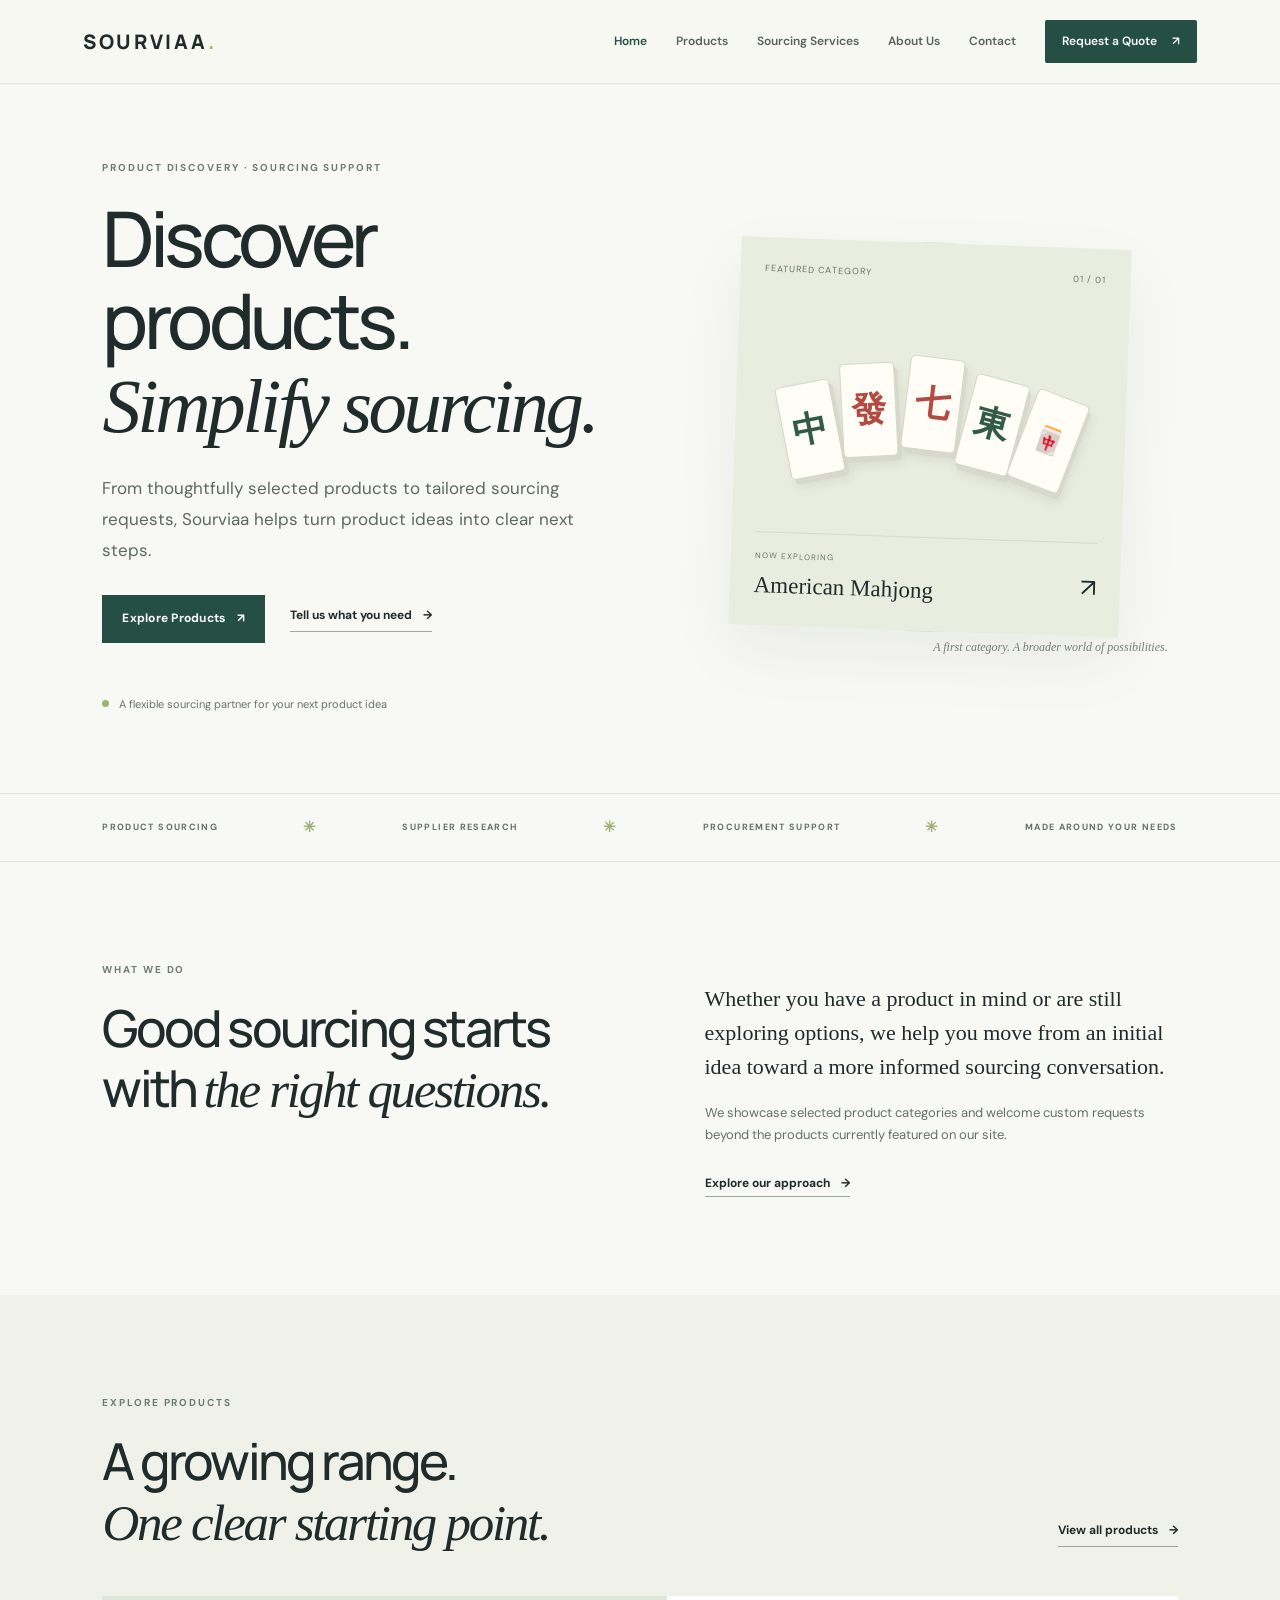
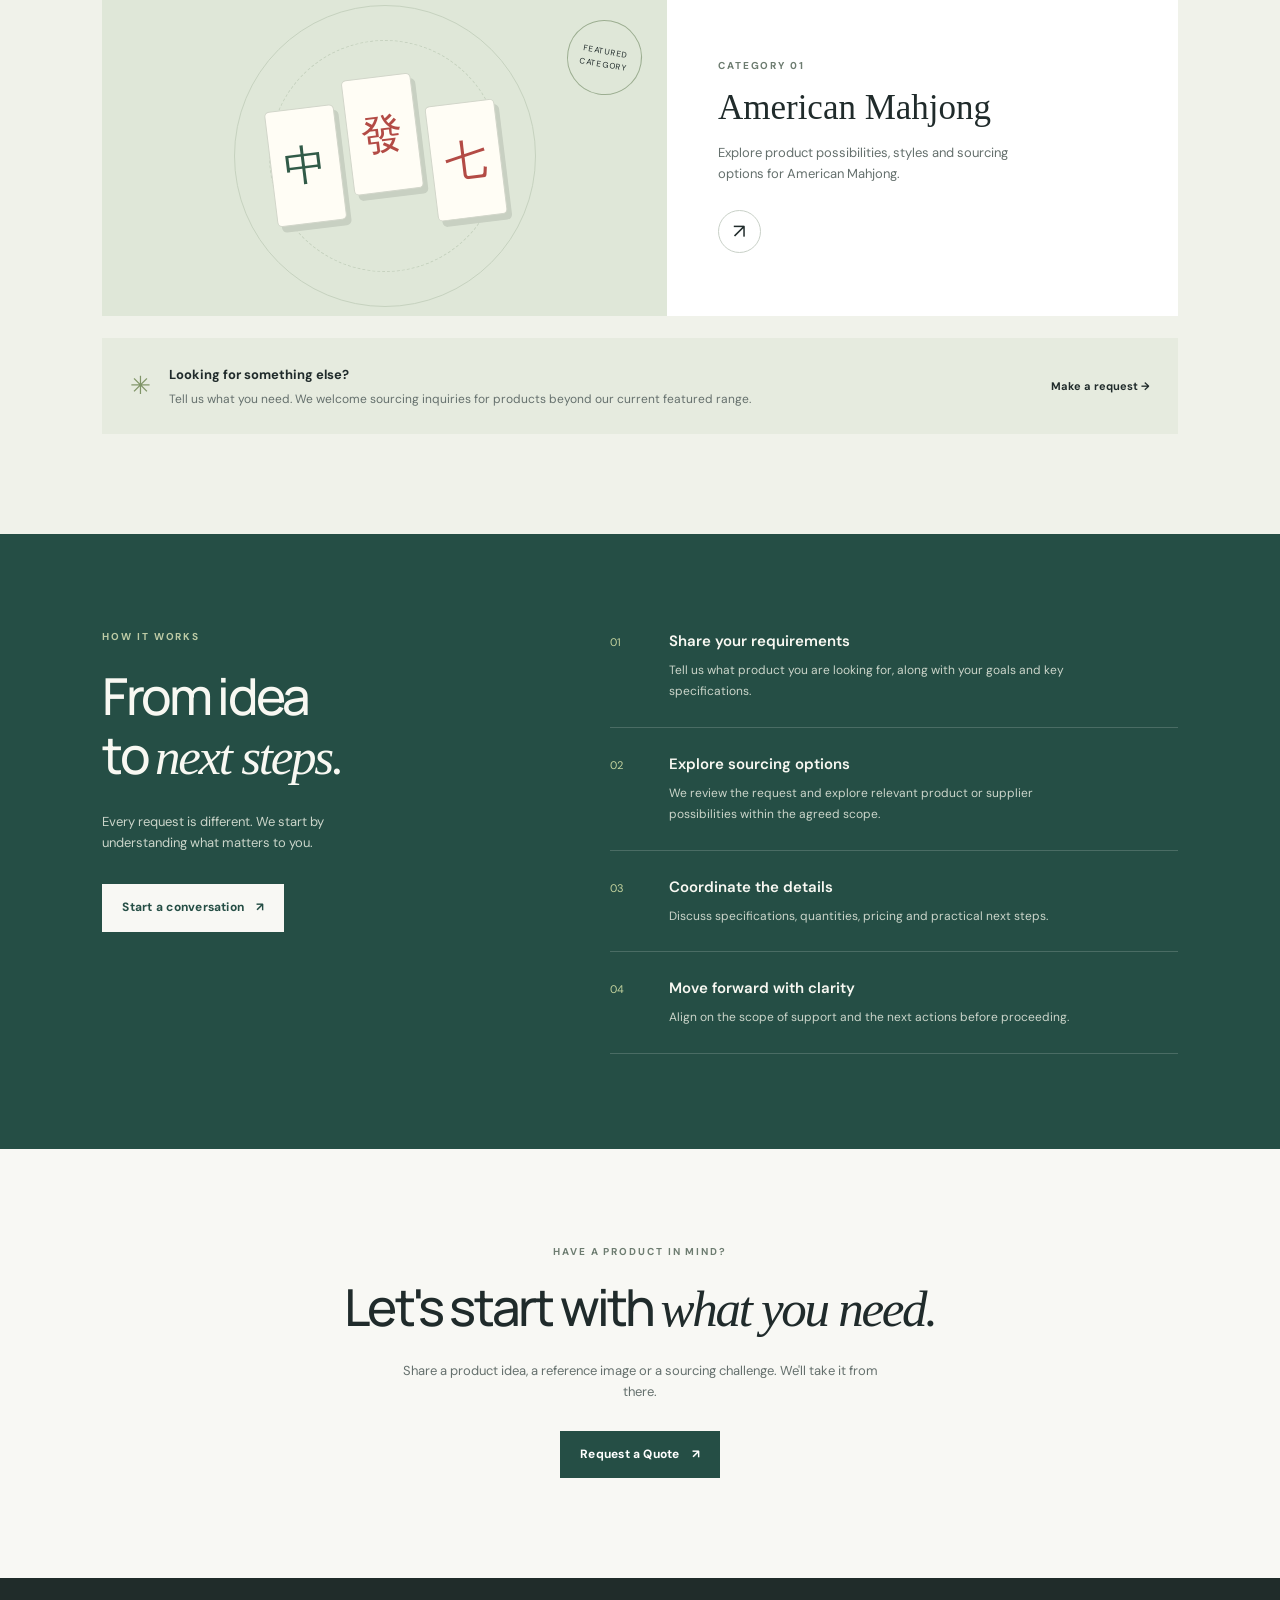
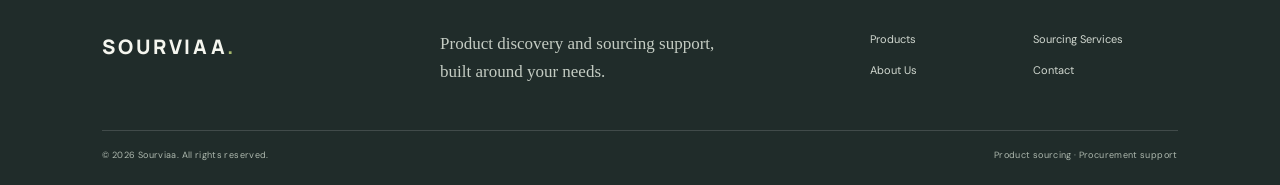
==== index.html @ 233b12da "Add files via upload" ====
<!doctype html>
<html lang="en">
<head>
  <meta charset="utf-8"><meta name="viewport" content="width=device-width, initial-scale=1">
  <meta name="description" content="Sourviaa helps businesses and buyers explore products and navigate sourcing needs, from American Mahjong to custom product requests.">
  <title>Sourviaa | Discover Products. Simplify Sourcing.</title>
  <link rel="stylesheet" href="styles.css">
</head>
<body>
<header class="site-header"><a class="brand" href="index.html" aria-label="Sourviaa home">SOURVIAA<span>.</span></a><button class="menu-toggle" aria-label="Open navigation" aria-expanded="false">☰</button><nav class="nav"><a class="active" href="index.html">Home</a><a href="products.html">Products</a><a href="services.html">Sourcing Services</a><a href="about.html">About Us</a><a href="contact.html">Contact</a><a class="nav-cta" href="contact.html#inquiry">Request a Quote <span>↗</span></a></nav></header>
<main>
<section class="hero"><div class="hero-copy"><p class="eyebrow">PRODUCT DISCOVERY · SOURCING SUPPORT</p><h1>Discover products.<br><em>Simplify sourcing.</em></h1><p class="hero-text">From thoughtfully selected products to tailored sourcing requests, Sourviaa helps turn product ideas into clear next steps.</p><div class="button-row"><a class="button button-dark" href="products.html">Explore Products <span>↗</span></a><a class="text-link" href="contact.html#inquiry">Tell us what you need <span>→</span></a></div><div class="hero-note"><span class="dot"></span> A flexible sourcing partner for your next product idea</div></div><div class="hero-art"><div class="art-orbit orbit-one"></div><div class="art-orbit orbit-two"></div><div class="art-card"><div class="art-label">FEATURED CATEGORY <span>01 / 01</span></div><div class="tile-scene"><div class="tile tile-a"><b>中</b></div><div class="tile tile-b"><b>發</b></div><div class="tile tile-c"><b>七</b></div><div class="tile tile-d"><b>東</b></div><div class="tile tile-e"><b>🀄</b></div></div><div class="art-bottom"><div><p class="mini-label">NOW EXPLORING</p><h3>American Mahjong</h3></div><a href="mahjong.html" aria-label="Explore American Mahjong">↗</a></div></div><p class="art-caption">A first category. A broader world of possibilities.</p></div></section>
<section class="trust-strip"><span>PRODUCT SOURCING</span><i>✳</i><span>SUPPLIER RESEARCH</span><i>✳</i><span>PROCUREMENT SUPPORT</span><i>✳</i><span>MADE AROUND YOUR NEEDS</span></section>
<section class="section intro-grid"><div><p class="eyebrow">WHAT WE DO</p><h2>Good sourcing starts<br>with <em>the right questions.</em></h2></div><div class="intro-copy"><p class="large-copy">Whether you have a product in mind or are still exploring options, we help you move from an initial idea toward a more informed sourcing conversation.</p><p>We showcase selected product categories and welcome custom requests beyond the products currently featured on our site.</p><a class="text-link" href="services.html">Explore our approach <span>→</span></a></div></section>
<section class="section products-section"><div class="section-heading"><div><p class="eyebrow">EXPLORE PRODUCTS</p><h2>A growing range.<br><em>One clear starting point.</em></h2></div><a class="text-link" href="products.html">View all products <span>→</span></a></div><a class="category-card" href="mahjong.html"><div class="category-visual"><div class="mahjong-stack"><span>中</span><span>發</span><span>七</span></div><div class="round-stamp">FEATURED<br>CATEGORY</div></div><div class="category-info"><p class="eyebrow">CATEGORY 01</p><h3>American Mahjong</h3><p>Explore product possibilities, styles and sourcing options for American Mahjong.</p><span class="circle-arrow">↗</span></div></a><div class="future-note"><span>✳</span><div><strong>Looking for something else?</strong><p>Tell us what you need. We welcome sourcing inquiries for products beyond our current featured range.</p></div><a href="contact.html#inquiry">Make a request →</a></div></section>
<section class="process-section"><div class="section process-inner"><div class="process-intro"><p class="eyebrow">HOW IT WORKS</p><h2>From idea<br>to <em>next steps.</em></h2><p>Every request is different. We start by understanding what matters to you.</p><a class="button button-light" href="contact.html#inquiry">Start a conversation <span>↗</span></a></div><div class="steps"><article><span>01</span><div><h3>Share your requirements</h3><p>Tell us what product you are looking for, along with your goals and key specifications.</p></div></article><article><span>02</span><div><h3>Explore sourcing options</h3><p>We review the request and explore relevant product or supplier possibilities within the agreed scope.</p></div></article><article><span>03</span><div><h3>Coordinate the details</h3><p>Discuss specifications, quantities, pricing and practical next steps.</p></div></article><article><span>04</span><div><h3>Move forward with clarity</h3><p>Align on the scope of support and the next actions before proceeding.</p></div></article></div></div></section>
<section class="section closing-cta"><p class="eyebrow">HAVE A PRODUCT IN MIND?</p><h2>Let's start with <em>what you need.</em></h2><p>Share a product idea, a reference image or a sourcing challenge. We'll take it from there.</p><a class="button button-dark" href="contact.html#inquiry">Request a Quote <span>↗</span></a></section>
</main>
<footer class="footer"><div class="footer-top"><a class="brand brand-light" href="index.html">SOURVIAA<span>.</span></a><p>Product discovery and sourcing support,<br>built around your needs.</p><div class="footer-links"><a href="products.html">Products</a><a href="services.html">Sourcing Services</a><a href="about.html">About Us</a><a href="contact.html">Contact</a></div></div><div class="footer-bottom"><span>© <span id="year"></span> Sourviaa. All rights reserved.</span><span>Product sourcing · Procurement support</span></div></footer>
<script src="script.js"></script></body></html>
---- styles.css ----
@import url('https://fonts.googleapis.com/css2?family=DM+Sans:wght@400;500;600;700&family=Manrope:wght@400;500;600;700;800&display=swap');
:root{--ink:#202b2b;--muted:#65706d;--paper:#f8f8f4;--white:#fff;--line:#e1e5df;--green:#254e45;--lime:#dce7a8;--serif:Georgia,'Times New Roman',serif}*{box-sizing:border-box}html{scroll-behavior:smooth}body{margin:0;background:var(--paper);color:var(--ink);font-family:'DM Sans',Arial,sans-serif;font-size:15px;line-height:1.65}a{color:inherit;text-decoration:none}.site-header{height:84px;padding:0 6.5%;display:flex;align-items:center;justify-content:space-between;border-bottom:1px solid var(--line);background:rgba(248,248,244,.95);position:relative;z-index:10}.brand{font-family:Manrope,sans-serif;font-weight:800;letter-spacing:.13em;font-size:20px}.brand span{color:#a5b86c}.nav{display:flex;align-items:center;gap:29px;font-size:12px;font-weight:600}.nav>a:not(.nav-cta){color:#58625e}.nav>a.active,.nav>a:hover{color:var(--green)}.nav-cta{background:var(--green);color:white;padding:12px 17px;border-radius:2px}.nav-cta span,.button span{margin-left:12px}.menu-toggle{display:none;background:none;border:0;font-size:24px;color:var(--ink)}.hero{padding:76px 8% 80px;display:grid;grid-template-columns:1.03fr .97fr;align-items:center;gap:5%;min-height:610px}.eyebrow{font-size:10px;letter-spacing:.19em;font-weight:700;color:#6d7c70;margin:0 0 20px;text-transform:uppercase}.hero h1,.page-hero h1,.detail-copy h1{font-family:Manrope,sans-serif;font-size:clamp(48px,6vw,78px);line-height:1.08;letter-spacing:-.06em;font-weight:500;margin:0 0 24px}.hero h1 em,.page-hero h1 em,.detail-copy h1 em,h2 em{font-family:var(--serif);font-weight:400;letter-spacing:-.045em}.hero-text{font-size:17px;line-height:1.8;max-width:490px;color:#5d6863}.button-row{display:flex;align-items:center;gap:25px;margin-top:30px}.button{display:inline-flex;align-items:center;justify-content:center;padding:14px 20px;font-size:12px;font-weight:700;letter-spacing:.02em;border:0;cursor:pointer}.button-dark{background:var(--green);color:#fff}.button-dark:hover,.nav-cta:hover{background:#193b34}.button-light{background:var(--paper);color:var(--green)}.text-link{font-size:12px;font-weight:700;border-bottom:1px solid #9da9a0;padding-bottom:5px}.text-link span{margin-left:8px}.hero-note{margin-top:52px;font-size:11px;color:#68736d;display:flex;align-items:center;gap:10px}.dot{width:7px;height:7px;background:#9bb46c;border-radius:50%}.hero-art{min-height:410px;position:relative;display:flex;align-items:center;justify-content:center}.art-orbit{position:absolute;border:1px solid #e2e7da;border-radius:50%;width:390px;height:390px}.orbit-two{width:320px;height:320px;border-style:dashed}.art-card{position:relative;width:min(100%,390px);background:#e9eddf;padding:24px 24px 0;box-shadow:0 25px 65px #273b2910;transform:rotate(2deg)}.art-label,.art-bottom{display:flex;justify-content:space-between;align-items:center}.art-label{font-size:9px;letter-spacing:.12em;color:#68756a}.art-label span{font-size:9px}.tile-scene{height:255px;display:flex;align-items:center;justify-content:center;gap:7px;padding-top:20px}.tile{width:55px;height:94px;border:1px solid #d3d7c9;border-radius:5px;background:#fffdf5;box-shadow:3px 5px 0 #d7d9cd,5px 8px 10px #66725c20;display:grid;place-items:center;color:#315b48;font-size:35px}.tile-a{transform:rotate(-13deg) translateY(15px)}.tile-b{transform:rotate(-5deg) translateY(-7px);color:#b34b45}.tile-c{transform:rotate(5deg) translateY(-15px);color:#b34b45}.tile-d{transform:rotate(13deg) translateY(4px)}.tile-e{transform:rotate(19deg) translateY(19px);font-size:25px}.art-bottom{border-top:1px solid #d4dbcd;padding:17px 0 21px}.mini-label{font-size:8px;letter-spacing:.14em;color:#6b786b;margin:0}.art-bottom h3{font-family:var(--serif);font-weight:400;font-size:23px;margin:4px 0 0}.art-bottom>a{font-size:25px}.art-caption{position:absolute;bottom:-28px;right:2%;font-family:var(--serif);font-style:italic;font-size:12px;color:#738073}.trust-strip{border-top:1px solid var(--line);border-bottom:1px solid var(--line);padding:21px 8%;display:flex;justify-content:space-between;align-items:center;gap:20px;color:#65716b;font-size:9px;letter-spacing:.15em;font-weight:700}.trust-strip i{font-style:normal;color:#9daf76;font-size:15px}.section{padding:100px 8%}.intro-grid{display:grid;grid-template-columns:1fr 1fr;gap:12%;align-items:start}.section h2,.process-section h2,.closing-cta h2{font-family:Manrope,sans-serif;font-weight:500;font-size:clamp(35px,4vw,51px);letter-spacing:-.055em;line-height:1.17;margin:0}.intro-copy{padding-top:20px}.large-copy{font-family:var(--serif);font-size:22px;line-height:1.55;margin:0 0 18px}.intro-copy>p:not(.large-copy){color:var(--muted);font-size:13px;margin-bottom:25px}.products-section{background:#f0f2ea}.section-heading{display:flex;justify-content:space-between;align-items:end;margin-bottom:42px}.section-heading>.text-link{margin-bottom:7px}.category-card{display:grid;grid-template-columns:1.05fr .95fr;background:var(--white);position:relative}.category-visual{min-height:320px;background:#dfe7d8;display:flex;align-items:center;justify-content:center;position:relative;overflow:hidden}.category-visual:before,.category-visual:after{content:'';position:absolute;border:1px solid #c6d2bf;border-radius:50%;width:300px;height:300px}.category-visual:after{width:230px;height:230px;border-style:dashed}.mahjong-stack{display:flex;gap:10px;z-index:1;transform:rotate(-7deg)}.mahjong-stack span{width:70px;height:116px;background:#fffdf5;border:1px solid #d2d6ca;border-radius:5px;box-shadow:4px 6px 0 #c8d0c2;display:grid;place-items:center;font-size:42px;color:#315b48}.mahjong-stack span:nth-child(2){transform:translateY(-22px);color:#b34b45}.mahjong-stack span:nth-child(3){transform:translateY(14px);color:#b34b45}.round-stamp{position:absolute;right:25px;top:24px;border:1px solid #9cae91;border-radius:50%;width:75px;height:75px;display:grid;place-content:center;text-align:center;font-size:8px;letter-spacing:.1em;line-height:1.6;transform:rotate(10deg)}.category-info{padding:55px 10%;align-self:center;position:relative}.category-info .eyebrow{margin-bottom:12px}.category-info h3,.custom-card h3{font-family:var(--serif);font-size:35px;font-weight:400;margin:0 0 12px;line-height:1.2}.category-info>p:not(.eyebrow){font-size:13px;color:var(--muted);max-width:300px}.circle-arrow{display:grid;place-items:center;border:1px solid #c9d1c8;border-radius:50%;width:43px;height:43px;margin-top:25px;font-size:20px}.future-note{margin-top:22px;padding:24px 28px;background:#e6ebdf;display:flex;align-items:center;gap:18px}.future-note>span{font-size:25px;color:#809568}.future-note strong{font-size:13px}.future-note p{margin:4px 0 0;font-size:12px;color:var(--muted)}.future-note>a{margin-left:auto;white-space:nowrap;font-size:11px;font-weight:700}.process-section{background:var(--green);color:#f8f8f2}.process-inner{display:grid;grid-template-columns:.8fr 1.2fr;gap:12%;padding-top:95px;padding-bottom:95px}.process-section .eyebrow{color:#bdcba6}.process-intro>p:not(.eyebrow){max-width:280px;color:#cbd5ca;font-size:13px;margin:23px 0 30px}.steps article{display:grid;grid-template-columns:44px 1fr;gap:15px;border-bottom:1px solid #ffffff2b;padding:0 0 24px;margin-bottom:24px}.steps article:last-child{margin-bottom:0}.steps article>span{font-size:11px;color:#c5d49f;padding-top:4px}.steps h3{font-size:15px;font-weight:600;margin:0 0 6px}.steps p{font-size:12px;color:#cbd5ca;line-height:1.8;margin:0;max-width:420px}.closing-cta{text-align:center;padding-top:95px;padding-bottom:100px}.closing-cta .eyebrow{margin-bottom:17px}.closing-cta>p:not(.eyebrow){color:var(--muted);font-size:13px;max-width:490px;margin:20px auto 28px}.footer{background:#202c2a;color:#f5f6ef;padding:52px 8% 22px}.footer-top{display:grid;grid-template-columns:1fr 1.3fr 1fr;gap:30px;align-items:start;padding-bottom:45px}.brand-light{color:#f5f6ef}.footer-top>p{font-family:var(--serif);font-size:17px;line-height:1.6;color:#c4ccc3;margin:0}.footer-links{display:grid;grid-template-columns:1fr 1fr;gap:12px 18px;font-size:11px;color:#d1d8d0}.footer-bottom{border-top:1px solid #ffffff26;padding-top:17px;display:flex;justify-content:space-between;font-size:9px;letter-spacing:.04em;color:#aeb9af}.page-hero{padding:95px 10% 75px;background:#eef1e8}.page-hero h1{font-size:clamp(48px,6vw,72px)}.page-hero>p:last-child{max-width:610px;color:var(--muted);font-size:16px;line-height:1.8;margin:0}.catalog-grid{display:grid;grid-template-columns:1fr 1fr;gap:24px}.catalog-grid .category-card{display:block}.catalog-grid .category-visual{min-height:270px}.catalog-grid .category-info{padding:30px}.catalog-grid .category-info h3{font-size:30px}.custom-card{background:#e8ede3;padding:40px;display:flex;flex-direction:column;align-items:flex-start;justify-content:center;min-height:430px}.custom-icon{font-size:27px;color:#6f8a61;border:1px solid #aebca5;border-radius:50%;width:48px;height:48px;display:grid;place-items:center;margin-bottom:30px}.custom-card .eyebrow{margin-bottom:12px}.custom-card h3{font-size:32px;max-width:340px}.custom-card>p:not(.eyebrow){font-size:13px;color:var(--muted);max-width:350px;margin:0 0 24px}.simple-banner{border-top:1px solid var(--line);text-align:center}.simple-banner h2{margin-bottom:23px}.detail-hero{padding:85px 10%;display:grid;grid-template-columns:.9fr 1.1fr;gap:7%;align-items:center;min-height:560px}.detail-copy h1{font-size:clamp(60px,7vw,88px)}.detail-copy>p:not(.eyebrow){max-width:420px;color:var(--muted);font-size:15px}.detail-copy .small-note{font-size:11px!important;line-height:1.7}.detail-copy .button{margin-top:15px}.detail-art{height:370px;background:#e6ebdf;display:flex;align-items:center;justify-content:center;position:relative;overflow:hidden}.detail-art:before{content:'';position:absolute;width:320px;height:320px;border:1px solid #c8d4c2;border-radius:50%}.large-tile{width:95px;height:145px;border-radius:6px;border:1px solid #d4d8cc;background:#fffdf6;box-shadow:5px 7px 0 #cdd5c5,9px 14px 22px #5c6b5418;display:grid;place-items:center;font-size:58px;z-index:1}.tile-red{color:#b94d43;transform:rotate(-12deg) translateY(12px)}.tile-green{color:#315b48;transform:translateY(-12px);z-index:2}.tile-blue{color:#426d8c;transform:rotate(12deg) translateY(18px)}.detail-art-note{position:absolute;bottom:20px;right:20px;font-family:var(--serif);font-style:italic;color:#6e7b6b;font-size:12px}.detail-options{background:#f0f2ea;display:grid;grid-template-columns:.8fr 1.2fr;gap:10%}.option-list article{display:grid;grid-template-columns:40px 1fr;gap:15px;padding-bottom:23px;margin-bottom:23px;border-bottom:1px solid #d6ddd1}.option-list article:last-child{border-bottom:0;margin-bottom:0}.option-list article>span,.service-number{color:#7d936b;font-size:12px}.option-list h3,.service-grid h3,.values-grid h3{font-size:16px;margin:0 0 7px}.option-list p,.service-grid p,.values-grid p{font-size:12px;color:var(--muted);margin:0;line-height:1.8}.cta-on-dark{padding:75px 8%;color:#f7f8f1}.cta-on-dark>p:not(.eyebrow){color:#d1dbd0}.service-grid{display:grid;grid-template-columns:1fr 1fr;gap:0 50px}.service-grid article{padding:30px 0;border-bottom:1px solid var(--line)}.service-grid h3{font-family:var(--serif);font-size:26px;font-weight:400;margin:13px 0 9px}.service-grid p{max-width:440px}.service-note{background:#eef1e8}.service-note h2{margin-bottom:18px}.service-note>p:not(.eyebrow){max-width:620px;color:var(--muted);font-size:13px;margin-bottom:25px}.about-layout{display:grid;grid-template-columns:.7fr 1.3fr;gap:10%;align-items:start}.about-mark{width:190px;height:190px;border:1px solid #d2dbcb;border-radius:50%;display:grid;place-items:center;font-family:var(--serif);font-size:120px;color:var(--green);position:relative}.about-mark span{color:#a4b66c}.about-layout h2{margin-bottom:24px}.about-layout>div:last-child>p:not(.eyebrow){color:var(--muted);font-size:13px;max-width:650px;margin-bottom:18px}.about-layout .text-link{display:inline-block;margin-top:10px}.values-grid{display:grid;grid-template-columns:repeat(3,1fr);gap:35px;background:#eef1e8}.values-grid article{border-top:1px solid #cdd6c7;padding-top:20px}.values-grid article>span{font-size:11px;color:#81956e}.values-grid h3{font-family:var(--serif);font-size:23px;font-weight:400;margin:16px 0 8px}.contact-hero{padding-bottom:65px}.contact-layout{display:grid;grid-template-columns:.8fr 1.2fr;gap:10%;align-items:start}.contact-aside h2{font-size:38px;margin-bottom:20px}.contact-aside>p:not(.eyebrow){font-size:13px;color:var(--muted)}.contact-callout{display:flex;gap:15px;padding:20px;background:#e9eee3;margin-top:30px}.contact-callout span{color:#809569;font-size:20px}.contact-callout p{font-size:12px;margin:0;color:#5c685e}.form-panel{background:#fff;padding:35px;border:1px solid var(--line)}form label{display:block;font-size:11px;font-weight:700;margin-bottom:19px}form label>span{color:#9b5648}input,select,textarea{display:block;width:100%;font:400 13px 'DM Sans',sans-serif;color:var(--ink);padding:13px 12px;margin-top:7px;background:#fbfcf9;border:1px solid #dce2d9;border-radius:0;outline:none}input:focus,select:focus,textarea:focus{border-color:#78917b}textarea{resize:vertical}.form-row{display:grid;grid-template-columns:1fr 1fr;gap:16px}.form-disclaimer{font-size:10px;color:#7a847c;margin:14px 0 0}.form-status{font-size:12px;color:var(--green)}
@media(max-width:850px){.site-header{height:72px;padding:0 6%}.menu-toggle{display:block}.nav{display:none;position:absolute;top:71px;left:0;right:0;background:var(--paper);padding:20px 6% 25px;flex-direction:column;align-items:stretch;gap:18px;border-bottom:1px solid var(--line)}.nav.open{display:flex}.nav-cta{text-align:center}.hero{padding:60px 7%;grid-template-columns:1fr;gap:35px}.hero-art{min-height:390px}.hero h1{font-size:60px}.trust-strip{flex-wrap:wrap;justify-content:center;gap:12px 20px}.section{padding:75px 7%}.intro-grid,.process-inner,.detail-options,.about-layout,.contact-layout{grid-template-columns:1fr;gap:38px}.intro-copy{padding-top:0}.category-card{grid-template-columns:1fr}.category-visual{min-height:280px}.category-info{padding:32px}.section-heading{align-items:start;gap:20px;flex-direction:column}.process-inner{padding-top:75px;padding-bottom:75px}.footer-top{grid-template-columns:1fr 1fr}.footer-links{grid-column:1/-1}.page-hero{padding:75px 7% 60px}.catalog-grid{grid-template-columns:1fr}.custom-card{min-height:350px}.detail-hero{padding:70px 7%;grid-template-columns:1fr;gap:35px}.detail-art{height:330px}.about-mark{width:140px;height:140px;font-size:90px}.service-grid{gap:0 25px}.contact-aside h2{font-size:34px}}
@media(max-width:520px){.hero h1{font-size:49px}.hero-art{min-height:330px}.art-orbit{width:300px;height:300px}.orbit-two{width:245px;height:245px}.art-card{width:290px;padding:17px 17px 0}.tile-scene{height:210px}.tile{width:43px;height:78px;font-size:28px}.art-bottom h3{font-size:20px}.trust-strip{font-size:8px}.section h2,.process-section h2,.closing-cta h2{font-size:36px}.future-note{align-items:flex-start;flex-wrap:wrap}.future-note>a{margin-left:38px}.footer-top{grid-template-columns:1fr;gap:20px}.footer-links{grid-column:auto}.footer-bottom{flex-direction:column;gap:7px}.service-grid{grid-template-columns:1fr}.values-grid{grid-template-columns:1fr;gap:25px}.form-panel{padding:22px}.form-row{grid-template-columns:1fr;gap:0}.detail-copy h1{font-size:65px}.large-tile{width:75px;height:120px;font-size:46px}}
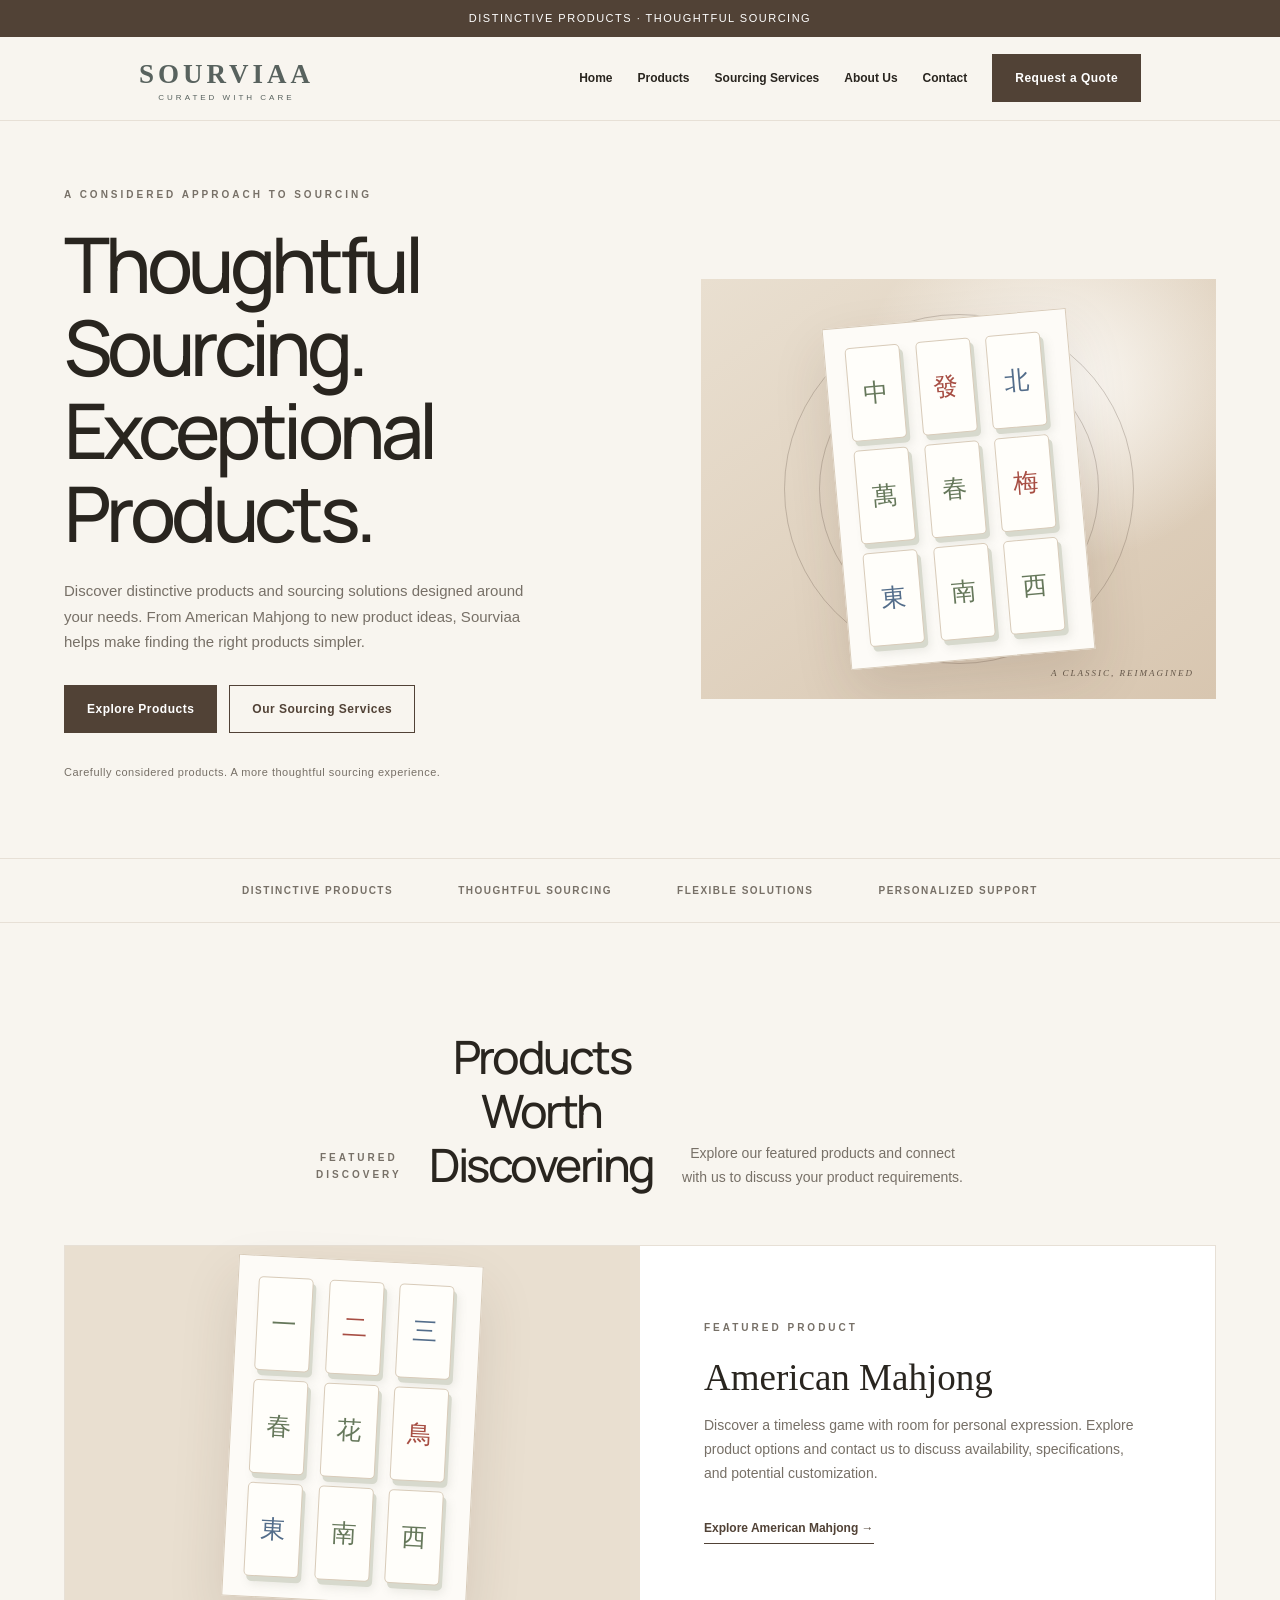
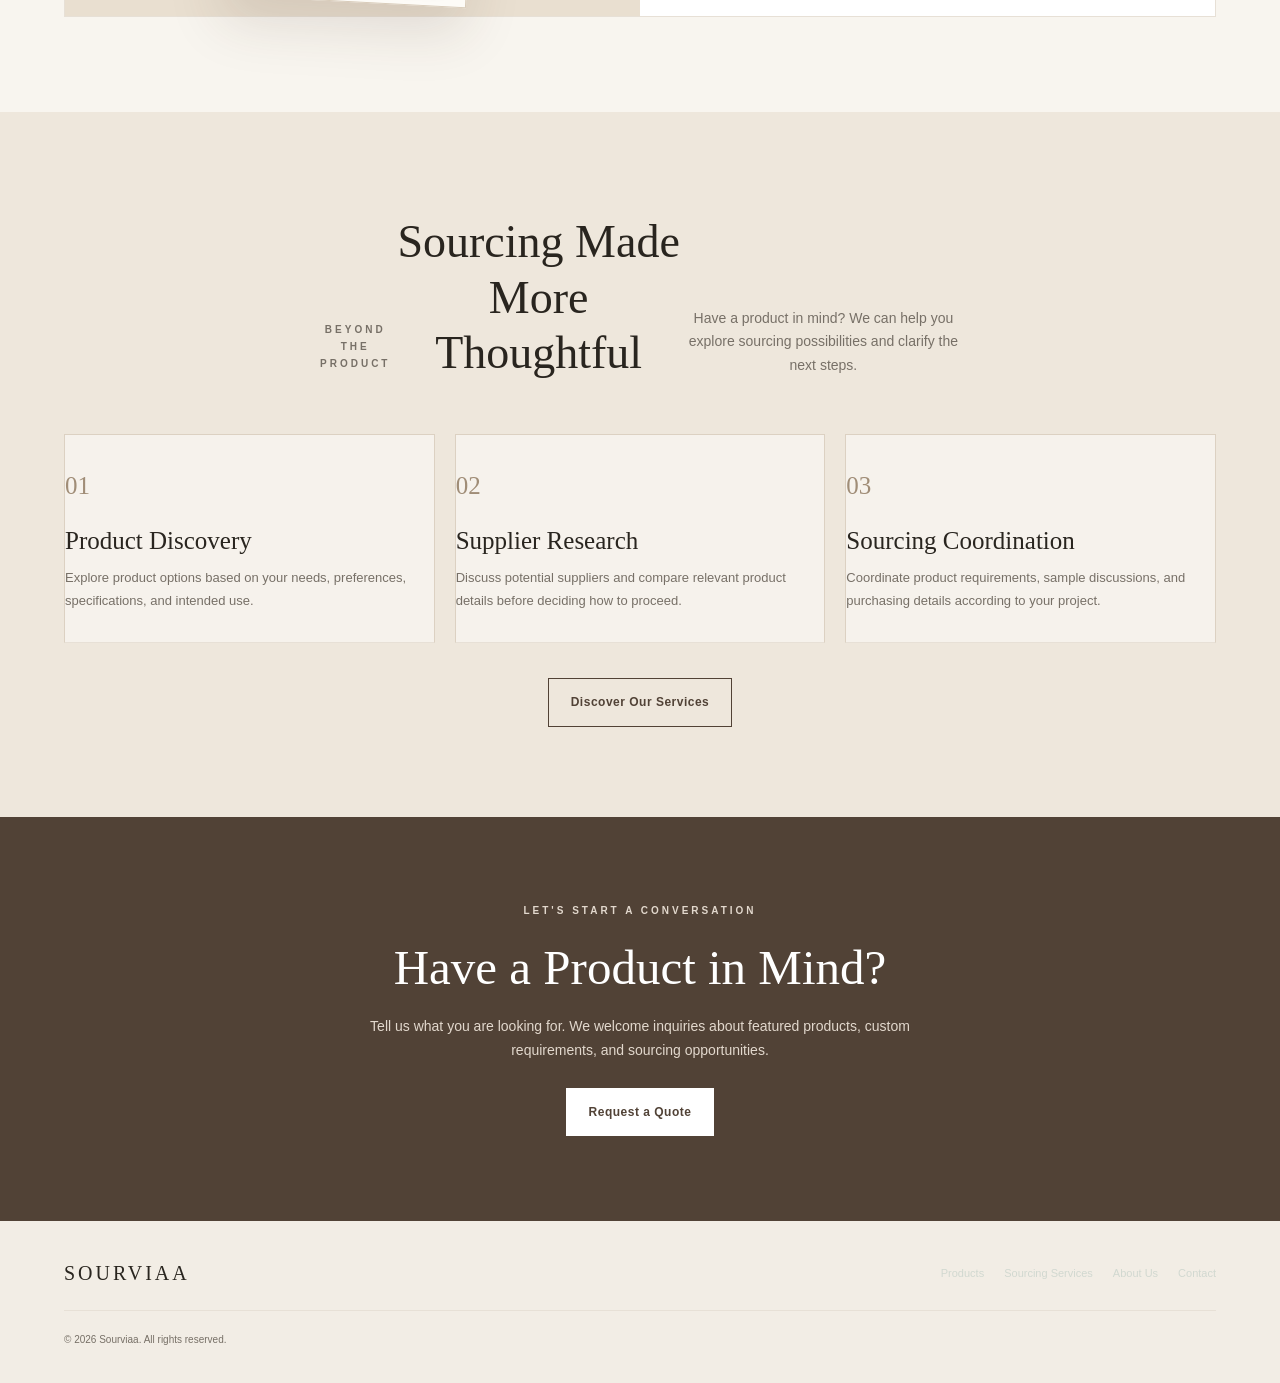
==== commit 202a5b39: "Refactor index.html for SEO and design improvements Redesign Sourviaa homepage" ====
--- a/index.html
+++ b/index.html
@@ -1,20 +1,735 @@
-<!doctype html>
+<!DOCTYPE html>
 <html lang="en">
 <head>
-  <meta charset="utf-8"><meta name="viewport" content="width=device-width, initial-scale=1">
-  <meta name="description" content="Sourviaa helps businesses and buyers explore products and navigate sourcing needs, from American Mahjong to custom product requests.">
-  <title>Sourviaa | Discover Products. Simplify Sourcing.</title>
+  <meta charset="UTF-8">
+  <meta name="viewport" content="width=device-width, initial-scale=1.0">
+
+  <title>Sourviaa | Thoughtful Sourcing. Exceptional Products.</title>
+
+  <meta name="description" content="Discover distinctive products and reliable sourcing solutions with Sourviaa. Explore American Mahjong and tailored product sourcing services.">
+
+  <meta name="theme-color" content="#f8f5ef">
+
   <link rel="stylesheet" href="styles.css">
+
+  <style>
+    :root {
+      --cream: #f8f5ef;
+      --sand: #e9dfd0;
+      --brown: #514236;
+      --dark: #29251f;
+      --muted: #777067;
+      --white: #ffffff;
+      --line: #e7e0d6;
+    }
+
+    * {
+      box-sizing: border-box;
+    }
+
+    html {
+      scroll-behavior: smooth;
+    }
+
+    body {
+      margin: 0;
+      color: var(--dark);
+      background: var(--cream);
+      font-family: Arial, Helvetica, sans-serif;
+      line-height: 1.7;
+    }
+
+    a {
+      color: inherit;
+      text-decoration: none;
+    }
+
+    .announcement {
+      padding: 9px 20px;
+      background: var(--brown);
+      color: var(--white);
+      text-align: center;
+      font-size: 11px;
+      letter-spacing: 1.5px;
+    }
+
+    .site-header {
+      position: sticky;
+      top: 0;
+      z-index: 10;
+      background: rgba(248, 245, 239, 0.96);
+      border-bottom: 1px solid var(--line);
+    }
+
+    .nav {
+      width: min(1160px, 90%);
+      min-height: 82px;
+      margin: auto;
+      display: flex;
+      align-items: center;
+      justify-content: space-between;
+      gap: 28px;
+    }
+
+    .brand {
+      font-family: Georgia, "Times New Roman", serif;
+      font-size: 27px;
+      font-weight: bold;
+      letter-spacing: 4px;
+    }
+
+    .brand small {
+      display: block;
+      margin-top: -7px;
+      font-family: Arial, Helvetica, sans-serif;
+      font-size: 8px;
+      font-weight: normal;
+      letter-spacing: 3px;
+      text-align: center;
+    }
+
+    .nav-links {
+      display: flex;
+      align-items: center;
+      gap: 25px;
+      font-size: 12px;
+    }
+
+    .nav-links a:hover {
+      color: var(--muted);
+    }
+
+    .button {
+      display: inline-block;
+      padding: 13px 22px;
+      border: 1px solid var(--brown);
+      background: var(--brown);
+      color: var(--white);
+      font-size: 12px;
+      letter-spacing: 0.5px;
+      text-align: center;
+      transition: 0.2s ease;
+    }
+
+    .button:hover {
+      background: var(--dark);
+      border-color: var(--dark);
+    }
+
+    .button-outline {
+      background: transparent;
+      color: var(--brown);
+    }
+
+    .button-outline:hover {
+      color: var(--white);
+    }
+
+    .hero {
+      width: min(1160px, 90%);
+      min-height: 570px;
+      margin: auto;
+      padding: 65px 0;
+      display: grid;
+      grid-template-columns: 1fr 0.9fr;
+      align-items: center;
+      gap: 65px;
+    }
+
+    .eyebrow {
+      color: var(--muted);
+      font-size: 10px;
+      letter-spacing: 3px;
+      text-transform: uppercase;
+    }
+
+    h1, h2, h3 {
+      font-family: Georgia, "Times New Roman", serif;
+      font-weight: normal;
+      line-height: 1.2;
+    }
+
+    h1 {
+      max-width: 600px;
+      margin: 20px 0;
+      font-size: clamp(43px, 5vw, 67px);
+      letter-spacing: -1.8px;
+    }
+
+    .hero-copy {
+      max-width: 470px;
+      color: var(--muted);
+      font-size: 15px;
+    }
+
+    .hero-actions {
+      display: flex;
+      flex-wrap: wrap;
+      gap: 12px;
+      margin-top: 30px;
+    }
+
+    .hero-note {
+      margin-top: 30px;
+      color: var(--muted);
+      font-size: 11px;
+      letter-spacing: 0.5px;
+    }
+
+    .hero-art {
+      position: relative;
+      min-height: 420px;
+      overflow: hidden;
+      display: flex;
+      align-items: center;
+      justify-content: center;
+      background:
+        radial-gradient(ellipse at 70% 25%, #fdfbf7 0%, transparent 40%),
+        linear-gradient(145deg, #e9dfd0, #d8c6b0);
+    }
+
+    .art-circle {
+      position: absolute;
+      width: 280px;
+      height: 280px;
+      border: 1px solid rgba(81, 66, 54, 0.25);
+      border-radius: 50%;
+    }
+
+    .art-circle.second {
+      width: 350px;
+      height: 350px;
+    }
+
+    .tile-display {
+      position: relative;
+      z-index: 1;
+      width: 245px;
+      padding: 20px;
+      background: #fdfbf7;
+      border: 1px solid #d8cbb9;
+      box-shadow: 0 25px 55px rgba(67, 48, 32, 0.13);
+      transform: rotate(-5deg);
+    }
+
+    .tile-grid {
+      display: grid;
+      grid-template-columns: repeat(3, 1fr);
+      gap: 9px;
+    }
+
+    .tile {
+      aspect-ratio: 0.78;
+      display: flex;
+      align-items: center;
+      justify-content: center;
+      border: 1px solid #d8cbb9;
+      background: #fffefa;
+      color: #66785b;
+      font-family: Georgia, "Times New Roman", serif;
+      font-size: 25px;
+    }
+
+    .tile:nth-child(2),
+    .tile:nth-child(6) {
+      color: #a74e43;
+    }
+
+    .tile:nth-child(3),
+    .tile:nth-child(7) {
+      color: #536d8a;
+    }
+
+    .art-caption {
+      position: absolute;
+      right: 22px;
+      bottom: 18px;
+      color: #66584a;
+      font-size: 9px;
+      letter-spacing: 2px;
+    }
+
+    .trust-strip {
+      padding: 23px 5%;
+      border-top: 1px solid var(--line);
+      border-bottom: 1px solid var(--line);
+      display: flex;
+      flex-wrap: wrap;
+      justify-content: center;
+      gap: 30px 65px;
+      color: var(--muted);
+      font-size: 10px;
+      letter-spacing: 1.5px;
+      text-align: center;
+      text-transform: uppercase;
+    }
+
+    .section {
+      width: min(1160px, 90%);
+      margin: auto;
+      padding: 95px 0;
+    }
+
+    .section-heading {
+      max-width: 650px;
+      margin: 0 auto 42px;
+      text-align: center;
+    }
+
+    .section-heading h2 {
+      margin: 12px 0;
+      font-size: clamp(33px, 4vw, 46px);
+    }
+
+    .section-heading p {
+      color: var(--muted);
+      font-size: 14px;
+    }
+
+    .product-card {
+      display: grid;
+      grid-template-columns: 1fr 1fr;
+      background: var(--white);
+      border: 1px solid var(--line);
+    }
+
+    .product-art {
+      min-height: 370px;
+      display: flex;
+      align-items: center;
+      justify-content: center;
+      background: var(--sand);
+    }
+
+    .product-art .tile-display {
+      transform: rotate(3deg);
+    }
+
+    .product-info {
+      padding: clamp(28px, 5vw, 65px);
+      align-self: center;
+    }
+
+    .product-info h3 {
+      margin: 14px 0;
+      font-size: 37px;
+    }
+
+    .product-info p {
+      color: var(--muted);
+      font-size: 14px;
+    }
+
+    .text-link {
+      display: inline-block;
+      margin-top: 18px;
+      padding-bottom: 5px;
+      border-bottom: 1px solid var(--brown);
+      color: var(--brown);
+      font-size: 12px;
+    }
+
+    .services-section {
+      background: #eee7dc;
+    }
+
+    .services-inner {
+      width: min(1160px, 90%);
+      margin: auto;
+      padding: 90px 0;
+    }
+
+    .service-grid {
+      display: grid;
+      grid-template-columns: repeat(3, 1fr);
+      gap: 20px;
+    }
+
+    .service-card {
+      padding: 30px;
+      border: 1px solid #dcd1c2;
+      background: rgba(255, 255, 255, 0.45);
+    }
+
+    .service-number {
+      color: #a08d77;
+      font-family: Georgia, "Times New Roman", serif;
+      font-size: 25px;
+    }
+
+    .service-card h3 {
+      margin: 18px 0 10px;
+      font-size: 25px;
+    }
+
+    .service-card p {
+      margin-bottom: 0;
+      color: var(--muted);
+      font-size: 13px;
+    }
+
+    .cta {
+      padding: 85px 5%;
+      background: var(--brown);
+      color: var(--white);
+      text-align: center;
+    }
+
+    .cta h2 {
+      max-width: 680px;
+      margin: 12px auto 18px;
+      font-size: clamp(35px, 4vw, 49px);
+    }
+
+    .cta p {
+      max-width: 550px;
+      margin: 0 auto 25px;
+      color: #e2d8cd;
+      font-size: 14px;
+    }
+
+    .cta .button {
+      border-color: var(--white);
+      background: var(--white);
+      color: var(--brown);
+    }
+
+    .cta .button:hover {
+      background: var(--sand);
+    }
+
+    footer {
+      padding: 35px 5%;
+      background: #f2ede5;
+    }
+
+    .footer-inner {
+      width: min(1160px, 100%);
+      margin: auto;
+      display: flex;
+      flex-wrap: wrap;
+      align-items: center;
+      justify-content: space-between;
+      gap: 20px;
+    }
+
+    .footer-brand {
+      font-family: Georgia, "Times New Roman", serif;
+      font-size: 20px;
+      letter-spacing: 3px;
+    }
+
+    .footer-links {
+      display: flex;
+      flex-wrap: wrap;
+      gap: 20px;
+      font-size: 11px;
+    }
+
+    .copyright {
+      width: 100%;
+      padding-top: 20px;
+      border-top: 1px solid var(--line);
+      color: var(--muted);
+      font-size: 10px;
+    }
+
+    @media (max-width: 850px) {
+      .nav {
+        padding: 17px 0;
+        align-items: flex-start;
+      }
+
+      .nav-links {
+        justify-content: flex-end;
+        flex-wrap: wrap;
+        gap: 12px 16px;
+      }
+
+      .nav-links .button {
+        padding: 9px 12px;
+      }
+
+      .hero {
+        min-height: auto;
+        grid-template-columns: 1fr;
+        gap: 35px;
+        padding: 55px 0;
+      }
+
+      .hero-art {
+        min-height: 360px;
+      }
+
+      .product-card {
+        grid-template-columns: 1fr;
+      }
+
+      .product-art {
+        min-height: 340px;
+      }
+
+      .service-grid {
+        grid-template-columns: 1fr;
+      }
+    }
+
+    @media (max-width: 520px) {
+      .nav {
+        width: 92%;
+        flex-direction: column;
+        gap: 18px;
+      }
+
+      .nav-links {
+        justify-content: flex-start;
+        gap: 12px 18px;
+      }
+
+      .nav-links a {
+        font-size: 11px;
+      }
+
+      .hero {
+        width: 88%;
+      }
+
+      .hero-art {
+        min-height: 310px;
+      }
+
+      .tile-display {
+        width: 205px;
+        padding: 14px;
+      }
+
+      .section,
+      .services-inner {
+        width: 88%;
+        padding: 65px 0;
+      }
+
+      .trust-strip {
+        gap: 15px 25px;
+      }
+
+      .product-art {
+        min-height: 300px;
+      }
+
+      .footer-inner {
+        align-items: flex-start;
+        flex-direction: column;
+      }
+    }
+  </style>
 </head>
+
 <body>
-<header class="site-header"><a class="brand" href="index.html" aria-label="Sourviaa home">SOURVIAA<span>.</span></a><button class="menu-toggle" aria-label="Open navigation" aria-expanded="false">☰</button><nav class="nav"><a class="active" href="index.html">Home</a><a href="products.html">Products</a><a href="services.html">Sourcing Services</a><a href="about.html">About Us</a><a href="contact.html">Contact</a><a class="nav-cta" href="contact.html#inquiry">Request a Quote <span>↗</span></a></nav></header>
-<main>
-<section class="hero"><div class="hero-copy"><p class="eyebrow">PRODUCT DISCOVERY · SOURCING SUPPORT</p><h1>Discover products.<br><em>Simplify sourcing.</em></h1><p class="hero-text">From thoughtfully selected products to tailored sourcing requests, Sourviaa helps turn product ideas into clear next steps.</p><div class="button-row"><a class="button button-dark" href="products.html">Explore Products <span>↗</span></a><a class="text-link" href="contact.html#inquiry">Tell us what you need <span>→</span></a></div><div class="hero-note"><span class="dot"></span> A flexible sourcing partner for your next product idea</div></div><div class="hero-art"><div class="art-orbit orbit-one"></div><div class="art-orbit orbit-two"></div><div class="art-card"><div class="art-label">FEATURED CATEGORY <span>01 / 01</span></div><div class="tile-scene"><div class="tile tile-a"><b>中</b></div><div class="tile tile-b"><b>發</b></div><div class="tile tile-c"><b>七</b></div><div class="tile tile-d"><b>東</b></div><div class="tile tile-e"><b>🀄</b></div></div><div class="art-bottom"><div><p class="mini-label">NOW EXPLORING</p><h3>American Mahjong</h3></div><a href="mahjong.html" aria-label="Explore American Mahjong">↗</a></div></div><p class="art-caption">A first category. A broader world of possibilities.</p></div></section>
-<section class="trust-strip"><span>PRODUCT SOURCING</span><i>✳</i><span>SUPPLIER RESEARCH</span><i>✳</i><span>PROCUREMENT SUPPORT</span><i>✳</i><span>MADE AROUND YOUR NEEDS</span></section>
-<section class="section intro-grid"><div><p class="eyebrow">WHAT WE DO</p><h2>Good sourcing starts<br>with <em>the right questions.</em></h2></div><div class="intro-copy"><p class="large-copy">Whether you have a product in mind or are still exploring options, we help you move from an initial idea toward a more informed sourcing conversation.</p><p>We showcase selected product categories and welcome custom requests beyond the products currently featured on our site.</p><a class="text-link" href="services.html">Explore our approach <span>→</span></a></div></section>
-<section class="section products-section"><div class="section-heading"><div><p class="eyebrow">EXPLORE PRODUCTS</p><h2>A growing range.<br><em>One clear starting point.</em></h2></div><a class="text-link" href="products.html">View all products <span>→</span></a></div><a class="category-card" href="mahjong.html"><div class="category-visual"><div class="mahjong-stack"><span>中</span><span>發</span><span>七</span></div><div class="round-stamp">FEATURED<br>CATEGORY</div></div><div class="category-info"><p class="eyebrow">CATEGORY 01</p><h3>American Mahjong</h3><p>Explore product possibilities, styles and sourcing options for American Mahjong.</p><span class="circle-arrow">↗</span></div></a><div class="future-note"><span>✳</span><div><strong>Looking for something else?</strong><p>Tell us what you need. We welcome sourcing inquiries for products beyond our current featured range.</p></div><a href="contact.html#inquiry">Make a request →</a></div></section>
-<section class="process-section"><div class="section process-inner"><div class="process-intro"><p class="eyebrow">HOW IT WORKS</p><h2>From idea<br>to <em>next steps.</em></h2><p>Every request is different. We start by understanding what matters to you.</p><a class="button button-light" href="contact.html#inquiry">Start a conversation <span>↗</span></a></div><div class="steps"><article><span>01</span><div><h3>Share your requirements</h3><p>Tell us what product you are looking for, along with your goals and key specifications.</p></div></article><article><span>02</span><div><h3>Explore sourcing options</h3><p>We review the request and explore relevant product or supplier possibilities within the agreed scope.</p></div></article><article><span>03</span><div><h3>Coordinate the details</h3><p>Discuss specifications, quantities, pricing and practical next steps.</p></div></article><article><span>04</span><div><h3>Move forward with clarity</h3><p>Align on the scope of support and the next actions before proceeding.</p></div></article></div></div></section>
-<section class="section closing-cta"><p class="eyebrow">HAVE A PRODUCT IN MIND?</p><h2>Let's start with <em>what you need.</em></h2><p>Share a product idea, a reference image or a sourcing challenge. We'll take it from there.</p><a class="button button-dark" href="contact.html#inquiry">Request a Quote <span>↗</span></a></section>
-</main>
-<footer class="footer"><div class="footer-top"><a class="brand brand-light" href="index.html">SOURVIAA<span>.</span></a><p>Product discovery and sourcing support,<br>built around your needs.</p><div class="footer-links"><a href="products.html">Products</a><a href="services.html">Sourcing Services</a><a href="about.html">About Us</a><a href="contact.html">Contact</a></div></div><div class="footer-bottom"><span>© <span id="year"></span> Sourviaa. All rights reserved.</span><span>Product sourcing · Procurement support</span></div></footer>
-<script src="script.js"></script></body></html>
+  <div class="announcement">
+    DISTINCTIVE PRODUCTS · THOUGHTFUL SOURCING
+  </div>
+
+  <header class="site-header">
+    <nav class="nav" aria-label="Main navigation">
+      <a class="brand" href="index.html" aria-label="Sourviaa home">
+        SOURVIAA
+        <small>CURATED WITH CARE</small>
+      </a>
+
+      <div class="nav-links">
+        <a href="index.html">Home</a>
+        <a href="products.html">Products</a>
+        <a href="services.html">Sourcing Services</a>
+        <a href="about.html">About Us</a>
+        <a href="contact.html">Contact</a>
+        <a class="button" href="contact.html">Request a Quote</a>
+      </div>
+    </nav>
+  </header>
+
+  <main>
+    <section class="hero">
+      <div>
+        <div class="eyebrow">A considered approach to sourcing</div>
+
+        <h1>Thoughtful Sourcing.<br>Exceptional Products.</h1>
+
+        <p class="hero-copy">
+          Discover distinctive products and sourcing solutions designed
+          around your needs. From American Mahjong to new product ideas,
+          Sourviaa helps make finding the right products simpler.
+        </p>
+
+        <div class="hero-actions">
+          <a class="button" href="products.html">Explore Products</a>
+          <a class="button button-outline" href="services.html">
+            Our Sourcing Services
+          </a>
+        </div>
+
+        <p class="hero-note">
+          Carefully considered products. A more thoughtful sourcing experience.
+        </p>
+      </div>
+
+      <div class="hero-art" role="img" aria-label="Illustrated American Mahjong tiles">
+        <div class="art-circle"></div>
+        <div class="art-circle second"></div>
+
+        <div class="tile-display">
+          <div class="tile-grid" aria-hidden="true">
+            <div class="tile">中</div>
+            <div class="tile">發</div>
+            <div class="tile">北</div>
+            <div class="tile">萬</div>
+            <div class="tile">春</div>
+            <div class="tile">梅</div>
+            <div class="tile">東</div>
+            <div class="tile">南</div>
+            <div class="tile">西</div>
+          </div>
+        </div>
+
+        <div class="art-caption">A CLASSIC, REIMAGINED</div>
+      </div>
+    </section>
+
+    <div class="trust-strip">
+      <span>Distinctive Products</span>
+      <span>Thoughtful Sourcing</span>
+      <span>Flexible Solutions</span>
+      <span>Personalized Support</span>
+    </div>
+
+    <section class="section">
+      <div class="section-heading">
+        <div class="eyebrow">Featured discovery</div>
+        <h2>Products Worth Discovering</h2>
+        <p>
+          Explore our featured products and connect with us to discuss
+          your product requirements.
+        </p>
+      </div>
+
+      <div class="product-card">
+        <div class="product-art" role="img" aria-label="Illustrated Mahjong tile collection">
+          <div class="tile-display">
+            <div class="tile-grid" aria-hidden="true">
+              <div class="tile">一</div>
+              <div class="tile">二</div>
+              <div class="tile">三</div>
+              <div class="tile">春</div>
+              <div class="tile">花</div>
+              <div class="tile">鳥</div>
+              <div class="tile">東</div>
+              <div class="tile">南</div>
+              <div class="tile">西</div>
+            </div>
+          </div>
+        </div>
+
+        <div class="product-info">
+          <div class="eyebrow">Featured product</div>
+          <h3>American Mahjong</h3>
+
+          <p>
+            Discover a timeless game with room for personal expression.
+            Explore product options and contact us to discuss availability,
+            specifications, and potential customization.
+          </p>
+
+          <a class="text-link" href="mahjong.html">
+            Explore American Mahjong →
+          </a>
+        </div>
+      </div>
+    </section>
+
+    <section class="services-section">
+      <div class="services-inner">
+        <div class="section-heading">
+          <div class="eyebrow">Beyond the product</div>
+          <h2>Sourcing Made More Thoughtful</h2>
+          <p>
+            Have a product in mind? We can help you explore sourcing
+            possibilities and clarify the next steps.
+          </p>
+        </div>
+
+        <div class="service-grid">
+          <article class="service-card">
+            <div class="service-number">01</div>
+            <h3>Product Discovery</h3>
+            <p>
+              Explore product options based on your needs, preferences,
+              specifications, and intended use.
+            </p>
+          </article>
+
+          <article class="service-card">
+            <div class="service-number">02</div>
+            <h3>Supplier Research</h3>
+            <p>
+              Discuss potential suppliers and compare relevant product
+              details before deciding how to proceed.
+            </p>
+          </article>
+
+          <article class="service-card">
+            <div class="service-number">03</div>
+            <h3>Sourcing Coordination</h3>
+            <p>
+              Coordinate product requirements, sample discussions, and
+              purchasing details according to your project.
+            </p>
+          </article>
+        </div>
+
+        <div style="text-align:center; margin-top:35px;">
+          <a class="button button-outline" href="services.html">
+            Discover Our Services
+          </a>
+        </div>
+      </div>
+    </section>
+
+    <section class="cta">
+      <div class="eyebrow" style="color:#e2d8cd;">
+        Let's start a conversation
+      </div>
+
+      <h2>Have a Product in Mind?</h2>
+
+      <p>
+        Tell us what you are looking for. We welcome inquiries about
+        featured products, custom requirements, and sourcing opportunities.
+      </p>
+
+      <a class="button" href="contact.html">Request a Quote</a>
+    </section>
+  </main>
+
+  <footer>
+    <div class="footer-inner">
+      <a class="footer-brand" href="index.html">SOURVIAA</a>
+
+      <div class="footer-links">
+        <a href="products.html">Products</a>
+        <a href="services.html">Sourcing Services</a>
+        <a href="about.html">About Us</a>
+        <a href="contact.html">Contact</a>
+      </div>
+
+      <div class="copyright">
+        © <span id="current-year">2026</span> Sourviaa. All rights reserved.
+      </div>
+    </div>
+  </footer>
+
+  <script>
+    document.getElementById("current-year").textContent =
+      new Date().getFullYear();
+  </script>
+</body>
+</html>
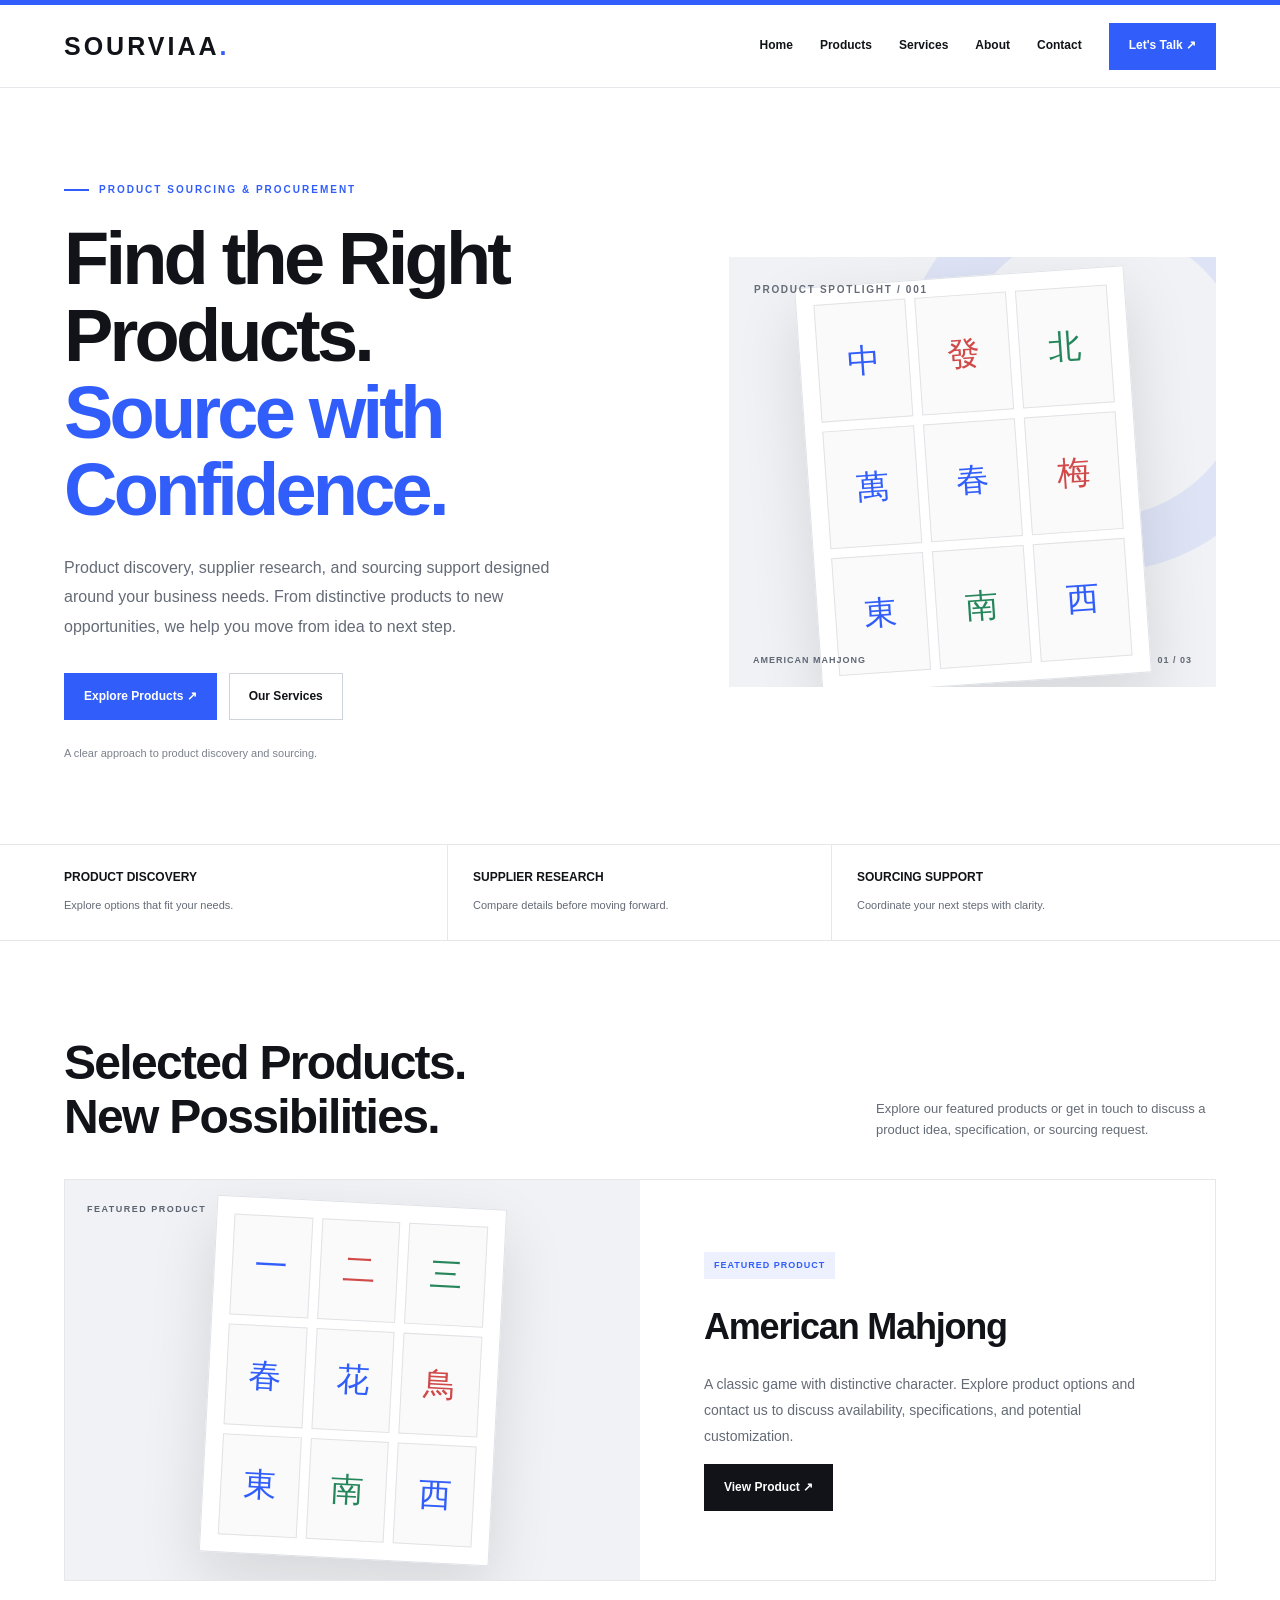
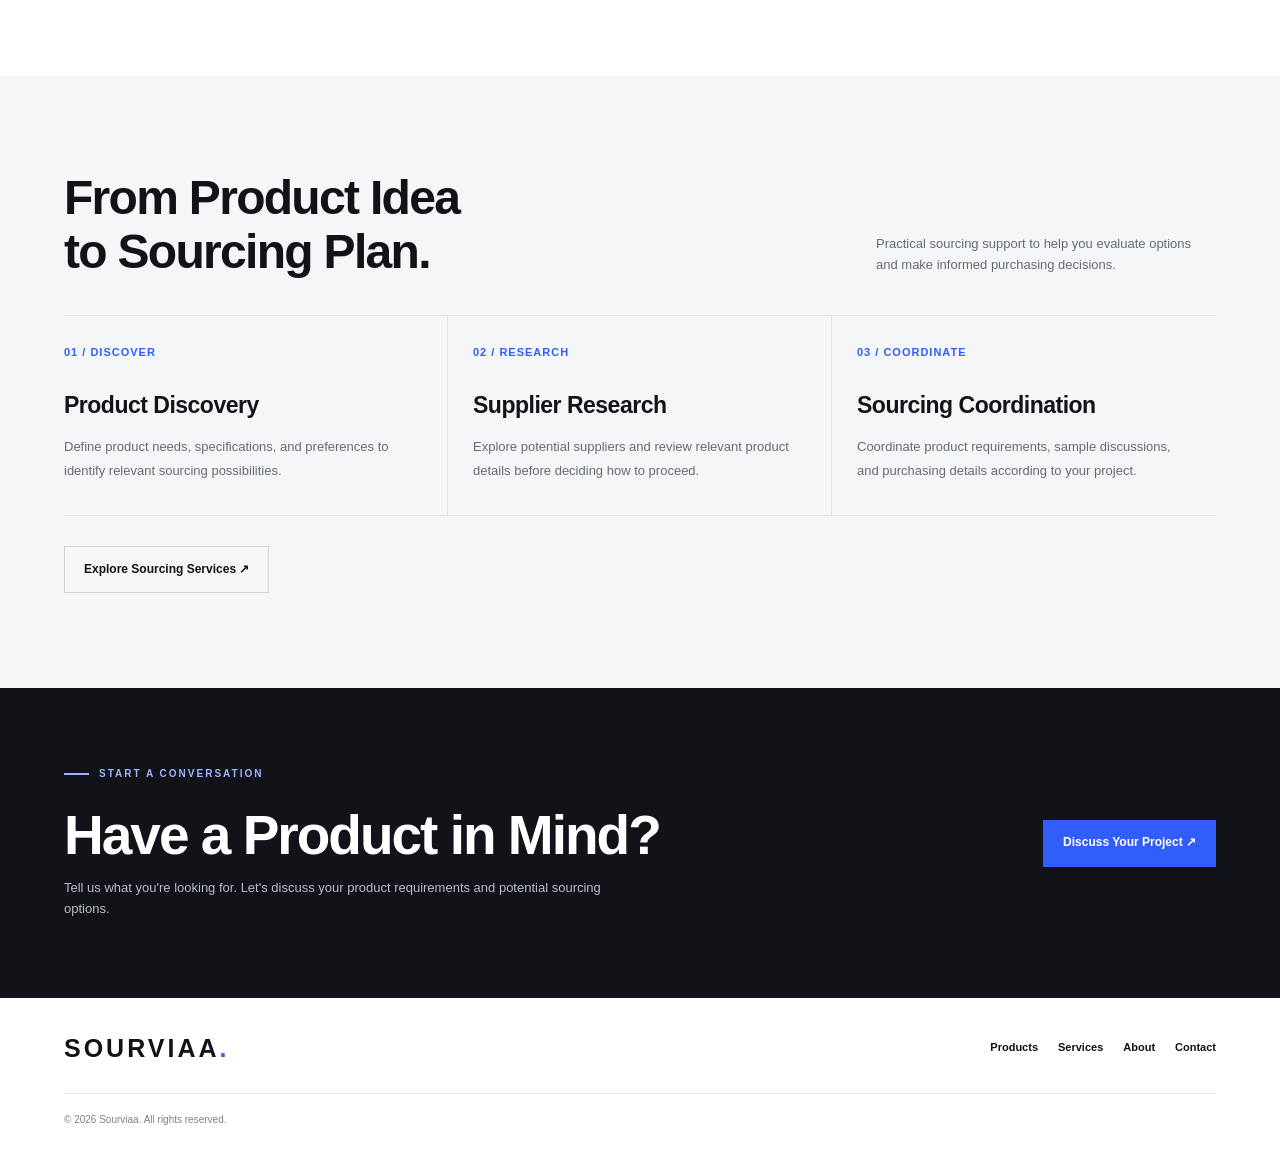
==== commit 1a3c7b06: "Refactor index.html for layout and SEO improvements Refresh homepage with modern business design" ====
--- a/index.html
+++ b/index.html
@@ -1,422 +1,464 @@
+
 <!DOCTYPE html>
 <html lang="en">
 <head>
   <meta charset="UTF-8">
-  <meta name="viewport" content="width=device-width, initial-scale=1.0">
-
-  <title>Sourviaa | Thoughtful Sourcing. Exceptional Products.</title>
-
-  <meta name="description" content="Discover distinctive products and reliable sourcing solutions with Sourviaa. Explore American Mahjong and tailored product sourcing services.">
-
-  <meta name="theme-color" content="#f8f5ef">
-
-  <link rel="stylesheet" href="styles.css">
+  <meta name="viewport" content="width=device-width, initial-scale=1">
+  <meta name="theme-color" content="#ffffff">
+  <meta name="description" content="Sourviaa helps businesses discover products, research suppliers, and coordinate sourcing projects.">
+  <title>Sourviaa | Product Sourcing & Procurement</title>
 
   <style>
     :root {
-      --cream: #f8f5ef;
-      --sand: #e9dfd0;
-      --brown: #514236;
-      --dark: #29251f;
-      --muted: #777067;
-      --white: #ffffff;
-      --line: #e7e0d6;
-    }
-
-    * {
-      box-sizing: border-box;
-    }
-
-    html {
-      scroll-behavior: smooth;
-    }
+      --blue: #315efb;
+      --ink: #111318;
+      --muted: #646b76;
+      --line: #e5e7eb;
+      --light: #f5f6f8;
+      --white: #fff;
+      --width: 1180px;
+    }
+
+    * { box-sizing: border-box; }
+
+    html { scroll-behavior: smooth; }
 
     body {
       margin: 0;
-      color: var(--dark);
-      background: var(--cream);
+      color: var(--ink);
+      background: var(--white);
       font-family: Arial, Helvetica, sans-serif;
-      line-height: 1.7;
-    }
-
-    a {
-      color: inherit;
-      text-decoration: none;
-    }
-
-    .announcement {
-      padding: 9px 20px;
-      background: var(--brown);
-      color: var(--white);
-      text-align: center;
-      font-size: 11px;
-      letter-spacing: 1.5px;
-    }
-
-    .site-header {
-      position: sticky;
-      top: 0;
-      z-index: 10;
-      background: rgba(248, 245, 239, 0.96);
+      line-height: 1.6;
+      -webkit-font-smoothing: antialiased;
+    }
+
+    a { color: inherit; text-decoration: none; }
+
+    .wrap {
+      width: min(var(--width), 90%);
+      margin: 0 auto;
+    }
+
+    .topline {
+      height: 5px;
+      background: var(--blue);
+    }
+
+    header {
+      background: #fff;
       border-bottom: 1px solid var(--line);
     }
 
     .nav {
-      width: min(1160px, 90%);
       min-height: 82px;
-      margin: auto;
-      display: flex;
+      display: flex;
+      justify-content: space-between;
       align-items: center;
-      justify-content: space-between;
       gap: 28px;
     }
 
-    .brand {
-      font-family: Georgia, "Times New Roman", serif;
-      font-size: 27px;
-      font-weight: bold;
-      letter-spacing: 4px;
-    }
-
-    .brand small {
-      display: block;
-      margin-top: -7px;
-      font-family: Arial, Helvetica, sans-serif;
-      font-size: 8px;
-      font-weight: normal;
+    .logo {
+      font-size: 25px;
+      font-weight: 800;
       letter-spacing: 3px;
-      text-align: center;
-    }
-
-    .nav-links {
+      white-space: nowrap;
+    }
+
+    .logo span { color: var(--blue); }
+
+    .navlinks {
       display: flex;
       align-items: center;
-      gap: 25px;
+      gap: 27px;
       font-size: 12px;
-    }
-
-    .nav-links a:hover {
+      font-weight: 600;
+    }
+
+    .navlinks a:not(.btn):hover { color: var(--blue); }
+
+    .btn {
+      display: inline-flex;
+      min-height: 47px;
+      align-items: center;
+      justify-content: center;
+      gap: 12px;
+      padding: 12px 19px;
+      background: var(--blue);
+      border: 1px solid var(--blue);
+      color: #fff;
+      font-size: 12px;
+      font-weight: 700;
+      transition: background .2s, transform .2s;
+    }
+
+    .btn:hover {
+      background: #2048d8;
+      transform: translateY(-1px);
+    }
+
+    .btn-dark {
+      background: var(--ink);
+      border-color: var(--ink);
+    }
+
+    .btn-dark:hover { background: #333740; }
+
+    .btn-outline {
+      background: transparent;
+      color: var(--ink);
+      border-color: #cfd3da;
+    }
+
+    .btn-outline:hover {
+      background: var(--light);
+      color: var(--ink);
+    }
+
+    .hero {
+      padding: 94px 0 82px;
+      display: grid;
+      grid-template-columns: 1.1fr .9fr;
+      gap: 70px;
+      align-items: center;
+    }
+
+    .eyebrow {
+      display: flex;
+      align-items: center;
+      gap: 10px;
+      margin-bottom: 23px;
+      color: var(--blue);
+      font-size: 10px;
+      font-weight: 800;
+      letter-spacing: 2px;
+      text-transform: uppercase;
+    }
+
+    .eyebrow::before {
+      content: "";
+      width: 25px;
+      height: 2px;
+      background: var(--blue);
+    }
+
+    h1, h2, h3, p { margin-top: 0; }
+
+    h1 {
+      max-width: 700px;
+      margin-bottom: 24px;
+      font-size: clamp(43px, 5.8vw, 74px);
+      line-height: 1.04;
+      letter-spacing: -3.8px;
+      font-weight: 800;
+    }
+
+    h1 span { color: var(--blue); }
+
+    .hero-copy {
+      max-width: 510px;
       color: var(--muted);
-    }
-
-    .button {
-      display: inline-block;
-      padding: 13px 22px;
-      border: 1px solid var(--brown);
-      background: var(--brown);
-      color: var(--white);
-      font-size: 12px;
-      letter-spacing: 0.5px;
-      text-align: center;
-      transition: 0.2s ease;
-    }
-
-    .button:hover {
-      background: var(--dark);
-      border-color: var(--dark);
-    }
-
-    .button-outline {
-      background: transparent;
-      color: var(--brown);
-    }
-
-    .button-outline:hover {
-      color: var(--white);
-    }
-
-    .hero {
-      width: min(1160px, 90%);
-      min-height: 570px;
-      margin: auto;
-      padding: 65px 0;
-      display: grid;
-      grid-template-columns: 1fr 0.9fr;
-      align-items: center;
-      gap: 65px;
-    }
-
-    .eyebrow {
-      color: var(--muted);
-      font-size: 10px;
-      letter-spacing: 3px;
-      text-transform: uppercase;
-    }
-
-    h1, h2, h3 {
-      font-family: Georgia, "Times New Roman", serif;
-      font-weight: normal;
-      line-height: 1.2;
-    }
-
-    h1 {
-      max-width: 600px;
-      margin: 20px 0;
-      font-size: clamp(43px, 5vw, 67px);
-      letter-spacing: -1.8px;
-    }
-
-    .hero-copy {
-      max-width: 470px;
-      color: var(--muted);
-      font-size: 15px;
-    }
-
-    .hero-actions {
+      font-size: 16px;
+      line-height: 1.85;
+    }
+
+    .actions {
       display: flex;
       flex-wrap: wrap;
       gap: 12px;
-      margin-top: 30px;
+      margin-top: 31px;
     }
 
     .hero-note {
-      margin-top: 30px;
-      color: var(--muted);
+      margin-top: 25px;
+      margin-bottom: 0;
+      color: #7b818b;
       font-size: 11px;
-      letter-spacing: 0.5px;
-    }
-
-    .hero-art {
+    }
+
+    .visual {
       position: relative;
-      min-height: 420px;
+      min-height: 430px;
+      padding: 25px;
       overflow: hidden;
-      display: flex;
-      align-items: center;
-      justify-content: center;
-      background:
-        radial-gradient(ellipse at 70% 25%, #fdfbf7 0%, transparent 40%),
-        linear-gradient(145deg, #e9dfd0, #d8c6b0);
-    }
-
-    .art-circle {
+      background: #f0f2f5;
+    }
+
+    .visual::before {
+      content: "";
       position: absolute;
-      width: 280px;
-      height: 280px;
-      border: 1px solid rgba(81, 66, 54, 0.25);
+      top: -85px;
+      right: -85px;
+      width: 290px;
+      height: 290px;
+      border: 55px solid rgba(49, 94, 251, .09);
       border-radius: 50%;
     }
 
-    .art-circle.second {
-      width: 350px;
-      height: 350px;
-    }
-
-    .tile-display {
+    .visual-label {
       position: relative;
       z-index: 1;
-      width: 245px;
-      padding: 20px;
-      background: #fdfbf7;
-      border: 1px solid #d8cbb9;
-      box-shadow: 0 25px 55px rgba(67, 48, 32, 0.13);
-      transform: rotate(-5deg);
-    }
-
-    .tile-grid {
+      color: #656c78;
+      font-size: 10px;
+      font-weight: 700;
+      letter-spacing: 1.7px;
+    }
+
+    .tile-panel {
+      position: absolute;
+      top: 50%;
+      left: 50%;
+      width: min(77%, 330px);
+      padding: 17px;
+      background: white;
+      border: 1px solid #dfe2e7;
+      box-shadow: 0 25px 65px rgba(17, 19, 24, .12);
+      transform: translate(-50%, -48%) rotate(-4deg);
+    }
+
+    .tiles {
       display: grid;
       grid-template-columns: repeat(3, 1fr);
       gap: 9px;
     }
 
     .tile {
-      aspect-ratio: 0.78;
-      display: flex;
-      align-items: center;
-      justify-content: center;
-      border: 1px solid #d8cbb9;
-      background: #fffefa;
-      color: #66785b;
-      font-family: Georgia, "Times New Roman", serif;
-      font-size: 25px;
+      display: grid;
+      aspect-ratio: .78;
+      place-items: center;
+      background: #fafafa;
+      border: 1px solid #e0e2e5;
+      color: #315efb;
+      font-family: Georgia, serif;
+      font-size: clamp(22px, 3vw, 33px);
     }
 
     .tile:nth-child(2),
-    .tile:nth-child(6) {
-      color: #a74e43;
-    }
+    .tile:nth-child(6) { color: #d14949; }
 
     .tile:nth-child(3),
-    .tile:nth-child(7) {
-      color: #536d8a;
-    }
-
-    .art-caption {
+    .tile:nth-child(8) { color: #25865b; }
+
+    .visual-bottom {
       position: absolute;
-      right: 22px;
-      bottom: 18px;
-      color: #66584a;
+      right: 24px;
+      bottom: 20px;
+      left: 24px;
+      display: flex;
+      justify-content: space-between;
+      gap: 10px;
+      color: #606774;
       font-size: 9px;
-      letter-spacing: 2px;
-    }
-
-    .trust-strip {
-      padding: 23px 5%;
+      font-weight: 700;
+      letter-spacing: 1px;
+    }
+
+    .metrics {
       border-top: 1px solid var(--line);
       border-bottom: 1px solid var(--line);
-      display: flex;
-      flex-wrap: wrap;
-      justify-content: center;
-      gap: 30px 65px;
+    }
+
+    .metrics-inner {
+      display: grid;
+      grid-template-columns: repeat(3, 1fr);
+    }
+
+    .metric {
+      padding: 23px 25px;
+      border-right: 1px solid var(--line);
+    }
+
+    .metric:first-child { padding-left: 0; }
+
+    .metric:last-child { border-right: 0; }
+
+    .metric strong {
+      display: block;
+      margin-bottom: 4px;
+      font-size: 12px;
+    }
+
+    .metric span {
       color: var(--muted);
-      font-size: 10px;
-      letter-spacing: 1.5px;
-      text-align: center;
-      text-transform: uppercase;
-    }
-
-    .section {
-      width: min(1160px, 90%);
-      margin: auto;
-      padding: 95px 0;
-    }
-
-    .section-heading {
-      max-width: 650px;
-      margin: 0 auto 42px;
-      text-align: center;
-    }
-
-    .section-heading h2 {
-      margin: 12px 0;
-      font-size: clamp(33px, 4vw, 46px);
-    }
-
-    .section-heading p {
+      font-size: 11px;
+    }
+
+    .section { padding: 95px 0; }
+
+    .section-head {
+      display: flex;
+      align-items: end;
+      justify-content: space-between;
+      gap: 30px;
+      margin-bottom: 36px;
+    }
+
+    .section-head h2 {
+      max-width: 600px;
+      margin-bottom: 0;
+      font-size: clamp(34px, 4vw, 48px);
+      line-height: 1.12;
+      letter-spacing: -1.7px;
+      font-weight: 800;
+    }
+
+    .section-head p {
+      max-width: 340px;
+      margin-bottom: 3px;
       color: var(--muted);
-      font-size: 14px;
-    }
-
-    .product-card {
+      font-size: 13px;
+    }
+
+    .product {
       display: grid;
       grid-template-columns: 1fr 1fr;
-      background: var(--white);
       border: 1px solid var(--line);
     }
 
-    .product-art {
-      min-height: 370px;
-      display: flex;
-      align-items: center;
-      justify-content: center;
-      background: var(--sand);
-    }
-
-    .product-art .tile-display {
+    .product-visual {
+      position: relative;
+      min-height: 400px;
+      display: grid;
+      place-items: center;
+      overflow: hidden;
+      background: #f0f2f5;
+    }
+
+    .product-visual::after {
+      content: "FEATURED PRODUCT";
+      position: absolute;
+      top: 22px;
+      left: 22px;
+      color: #5c6370;
+      font-size: 9px;
+      font-weight: 800;
+      letter-spacing: 1.5px;
+    }
+
+    .product-visual .tile-panel {
+      position: relative;
+      top: auto;
+      left: auto;
+      width: min(72%, 290px);
       transform: rotate(3deg);
     }
 
     .product-info {
+      align-self: center;
       padding: clamp(28px, 5vw, 65px);
-      align-self: center;
     }
 
     .product-info h3 {
-      margin: 14px 0;
-      font-size: 37px;
+      margin-bottom: 17px;
+      font-size: 36px;
+      font-weight: 800;
+      letter-spacing: -1.2px;
     }
 
     .product-info p {
       color: var(--muted);
       font-size: 14px;
-    }
-
-    .text-link {
+      line-height: 1.85;
+    }
+
+    .tag {
       display: inline-block;
-      margin-top: 18px;
-      padding-bottom: 5px;
-      border-bottom: 1px solid var(--brown);
-      color: var(--brown);
-      font-size: 12px;
-    }
-
-    .services-section {
-      background: #eee7dc;
-    }
-
-    .services-inner {
-      width: min(1160px, 90%);
-      margin: auto;
-      padding: 90px 0;
-    }
+      margin-bottom: 19px;
+      padding: 6px 10px;
+      background: #edf1ff;
+      color: var(--blue);
+      font-size: 9px;
+      font-weight: 800;
+      letter-spacing: 1px;
+      text-transform: uppercase;
+    }
+
+    .services { background: var(--light); }
 
     .service-grid {
       display: grid;
       grid-template-columns: repeat(3, 1fr);
-      gap: 20px;
-    }
-
-    .service-card {
-      padding: 30px;
-      border: 1px solid #dcd1c2;
-      background: rgba(255, 255, 255, 0.45);
-    }
-
-    .service-number {
-      color: #a08d77;
-      font-family: Georgia, "Times New Roman", serif;
-      font-size: 25px;
-    }
-
-    .service-card h3 {
-      margin: 18px 0 10px;
-      font-size: 25px;
-    }
-
-    .service-card p {
+      border-top: 1px solid #dfe2e7;
+      border-bottom: 1px solid #dfe2e7;
+    }
+
+    .service {
+      padding: 28px 25px 32px 0;
+      border-right: 1px solid #dfe2e7;
+    }
+
+    .service + .service { padding-left: 25px; }
+
+    .service:last-child { border-right: 0; }
+
+    .service-num {
+      color: var(--blue);
+      font-size: 11px;
+      font-weight: 800;
+      letter-spacing: 1px;
+    }
+
+    .service h3 {
+      margin: 25px 0 12px;
+      font-size: 23px;
+      font-weight: 800;
+      letter-spacing: -.5px;
+    }
+
+    .service p {
       margin-bottom: 0;
       color: var(--muted);
       font-size: 13px;
-    }
+      line-height: 1.85;
+    }
+
+    .service-action { margin-top: 30px; }
 
     .cta {
-      padding: 85px 5%;
-      background: var(--brown);
-      color: var(--white);
-      text-align: center;
-    }
-
-    .cta h2 {
-      max-width: 680px;
-      margin: 12px auto 18px;
-      font-size: clamp(35px, 4vw, 49px);
-    }
-
-    .cta p {
-      max-width: 550px;
-      margin: 0 auto 25px;
-      color: #e2d8cd;
-      font-size: 14px;
-    }
-
-    .cta .button {
-      border-color: var(--white);
-      background: var(--white);
-      color: var(--brown);
-    }
-
-    .cta .button:hover {
-      background: var(--sand);
-    }
-
-    footer {
-      padding: 35px 5%;
-      background: #f2ede5;
-    }
-
-    .footer-inner {
-      width: min(1160px, 100%);
-      margin: auto;
-      display: flex;
-      flex-wrap: wrap;
+      padding: 78px 0;
+      background: var(--ink);
+      color: white;
+    }
+
+    .cta-inner {
+      display: flex;
       align-items: center;
       justify-content: space-between;
-      gap: 20px;
-    }
-
-    .footer-brand {
-      font-family: Georgia, "Times New Roman", serif;
-      font-size: 20px;
-      letter-spacing: 3px;
+      gap: 35px;
+    }
+
+    .cta .eyebrow { color: #9eb3ff; }
+
+    .cta .eyebrow::before { background: #9eb3ff; }
+
+    .cta h2 {
+      max-width: 670px;
+      margin-bottom: 12px;
+      font-size: clamp(35px, 4.5vw, 55px);
+      line-height: 1.1;
+      font-weight: 800;
+      letter-spacing: -2px;
+    }
+
+    .cta p {
+      max-width: 540px;
+      margin-bottom: 0;
+      color: #b7bdc8;
+      font-size: 13px;
+    }
+
+    .cta .btn {
+      flex-shrink: 0;
+      color: white;
+    }
+
+    footer { padding: 30px 0; }
+
+    .footer-top {
+      display: flex;
+      justify-content: space-between;
+      align-items: center;
+      gap: 25px;
+      padding-bottom: 25px;
     }
 
     .footer-links {
@@ -424,161 +466,176 @@
       flex-wrap: wrap;
       gap: 20px;
       font-size: 11px;
+      font-weight: 600;
     }
 
     .copyright {
-      width: 100%;
-      padding-top: 20px;
+      padding-top: 18px;
       border-top: 1px solid var(--line);
-      color: var(--muted);
+      color: #7b818b;
       font-size: 10px;
     }
 
     @media (max-width: 850px) {
       .nav {
-        padding: 17px 0;
+        padding: 19px 0;
         align-items: flex-start;
       }
 
-      .nav-links {
+      .navlinks {
         justify-content: flex-end;
         flex-wrap: wrap;
-        gap: 12px 16px;
-      }
-
-      .nav-links .button {
-        padding: 9px 12px;
+        gap: 12px 17px;
       }
 
       .hero {
-        min-height: auto;
         grid-template-columns: 1fr;
-        gap: 35px;
-        padding: 55px 0;
-      }
-
-      .hero-art {
-        min-height: 360px;
-      }
-
-      .product-card {
-        grid-template-columns: 1fr;
-      }
-
-      .product-art {
-        min-height: 340px;
-      }
-
-      .service-grid {
-        grid-template-columns: 1fr;
-      }
-    }
-
-    @media (max-width: 520px) {
-      .nav {
-        width: 92%;
-        flex-direction: column;
-        gap: 18px;
-      }
-
-      .nav-links {
-        justify-content: flex-start;
-        gap: 12px 18px;
-      }
-
-      .nav-links a {
-        font-size: 11px;
-      }
-
-      .hero {
-        width: 88%;
-      }
-
-      .hero-art {
-        min-height: 310px;
-      }
-
-      .tile-display {
-        width: 205px;
-        padding: 14px;
-      }
-
-      .section,
-      .services-inner {
-        width: 88%;
+        gap: 38px;
         padding: 65px 0;
       }
 
-      .trust-strip {
-        gap: 15px 25px;
-      }
-
-      .product-art {
-        min-height: 300px;
-      }
-
-      .footer-inner {
+      .visual { min-height: 380px; }
+
+      .section-head {
         align-items: flex-start;
         flex-direction: column;
       }
+
+      .product { grid-template-columns: 1fr; }
+
+      .product-visual { min-height: 340px; }
+
+      .cta-inner {
+        align-items: flex-start;
+        flex-direction: column;
+      }
+    }
+
+    @media (max-width: 560px) {
+      .wrap { width: 90%; }
+
+      .nav {
+        flex-direction: column;
+        gap: 17px;
+      }
+
+      .navlinks {
+        justify-content: flex-start;
+        gap: 12px 16px;
+      }
+
+      .navlinks a { font-size: 11px; }
+
+      .navlinks .btn {
+        min-height: 38px;
+        padding: 8px 11px;
+      }
+
+      .hero { padding: 48px 0; }
+
+      h1 {
+        font-size: clamp(42px, 12vw, 59px);
+        letter-spacing: -2.5px;
+      }
+
+      .hero-copy { font-size: 14px; }
+
+      .visual { min-height: 315px; padding: 18px; }
+
+      .tile-panel { width: 75%; padding: 12px; }
+
+      .metrics-inner { grid-template-columns: 1fr; }
+
+      .metric,
+      .metric:first-child {
+        padding: 15px 0;
+        border-right: 0;
+        border-bottom: 1px solid var(--line);
+      }
+
+      .metric:last-child { border-bottom: 0; }
+
+      .section { padding: 65px 0; }
+
+      .section-head h2 { font-size: 36px; }
+
+      .product-visual { min-height: 300px; }
+
+      .product-info { padding: 28px 23px; }
+
+      .product-info h3 { font-size: 31px; }
+
+      .service-grid { grid-template-columns: 1fr; }
+
+      .service,
+      .service + .service {
+        padding: 25px 0;
+        border-right: 0;
+        border-bottom: 1px solid #dfe2e7;
+      }
+
+      .service:last-child { border-bottom: 0; }
+
+      .service h3 { margin-top: 12px; }
+
+      .cta { padding: 60px 0; }
+
+      .footer-top {
+        align-items: flex-start;
+        flex-direction: column;
+      }
+
+      .footer-links { gap: 14px; }
     }
   </style>
 </head>
 
 <body>
-  <div class="announcement">
-    DISTINCTIVE PRODUCTS · THOUGHTFUL SOURCING
-  </div>
-
-  <header class="site-header">
-    <nav class="nav" aria-label="Main navigation">
-      <a class="brand" href="index.html" aria-label="Sourviaa home">
-        SOURVIAA
-        <small>CURATED WITH CARE</small>
-      </a>
-
-      <div class="nav-links">
+  <div class="topline"></div>
+
+  <header>
+    <nav class="nav wrap" aria-label="Main navigation">
+      <a class="logo" href="index.html">SOURVIAA<span>.</span></a>
+
+      <div class="navlinks">
         <a href="index.html">Home</a>
         <a href="products.html">Products</a>
-        <a href="services.html">Sourcing Services</a>
-        <a href="about.html">About Us</a>
+        <a href="services.html">Services</a>
+        <a href="about.html">About</a>
         <a href="contact.html">Contact</a>
-        <a class="button" href="contact.html">Request a Quote</a>
+        <a class="btn" href="contact.html">Let's Talk ↗</a>
       </div>
     </nav>
   </header>
 
   <main>
-    <section class="hero">
+    <section class="hero wrap">
       <div>
-        <div class="eyebrow">A considered approach to sourcing</div>
-
-        <h1>Thoughtful Sourcing.<br>Exceptional Products.</h1>
+        <div class="eyebrow">Product sourcing & procurement</div>
+
+        <h1>Find the Right Products.<br><span>Source with Confidence.</span></h1>
 
         <p class="hero-copy">
-          Discover distinctive products and sourcing solutions designed
-          around your needs. From American Mahjong to new product ideas,
-          Sourviaa helps make finding the right products simpler.
+          Product discovery, supplier research, and sourcing support
+          designed around your business needs. From distinctive products
+          to new opportunities, we help you move from idea to next step.
         </p>
 
-        <div class="hero-actions">
-          <a class="button" href="products.html">Explore Products</a>
-          <a class="button button-outline" href="services.html">
-            Our Sourcing Services
-          </a>
+        <div class="actions">
+          <a class="btn" href="products.html">Explore Products ↗</a>
+          <a class="btn btn-outline" href="services.html">Our Services</a>
         </div>
 
         <p class="hero-note">
-          Carefully considered products. A more thoughtful sourcing experience.
+          A clear approach to product discovery and sourcing.
         </p>
       </div>
 
-      <div class="hero-art" role="img" aria-label="Illustrated American Mahjong tiles">
-        <div class="art-circle"></div>
-        <div class="art-circle second"></div>
-
-        <div class="tile-display">
-          <div class="tile-grid" aria-hidden="true">
+      <div class="visual" role="img" aria-label="Stylized Mahjong tile collection">
+        <div class="visual-label">PRODUCT SPOTLIGHT / 001</div>
+
+        <div class="tile-panel">
+          <div class="tiles" aria-hidden="true">
             <div class="tile">中</div>
             <div class="tile">發</div>
             <div class="tile">北</div>
@@ -591,31 +648,43 @@
           </div>
         </div>
 
-        <div class="art-caption">A CLASSIC, REIMAGINED</div>
+        <div class="visual-bottom">
+          <span>AMERICAN MAHJONG</span>
+          <span>01 / 03</span>
+        </div>
       </div>
     </section>
 
-    <div class="trust-strip">
-      <span>Distinctive Products</span>
-      <span>Thoughtful Sourcing</span>
-      <span>Flexible Solutions</span>
-      <span>Personalized Support</span>
-    </div>
-
-    <section class="section">
-      <div class="section-heading">
-        <div class="eyebrow">Featured discovery</div>
-        <h2>Products Worth Discovering</h2>
+    <section class="metrics">
+      <div class="metrics-inner wrap">
+        <div class="metric">
+          <strong>PRODUCT DISCOVERY</strong>
+          <span>Explore options that fit your needs.</span>
+        </div>
+        <div class="metric">
+          <strong>SUPPLIER RESEARCH</strong>
+          <span>Compare details before moving forward.</span>
+        </div>
+        <div class="metric">
+          <strong>SOURCING SUPPORT</strong>
+          <span>Coordinate your next steps with clarity.</span>
+        </div>
+      </div>
+    </section>
+
+    <section class="section wrap">
+      <div class="section-head">
+        <h2>Selected Products.<br>New Possibilities.</h2>
         <p>
-          Explore our featured products and connect with us to discuss
-          your product requirements.
+          Explore our featured products or get in touch to discuss
+          a product idea, specification, or sourcing request.
         </p>
       </div>
 
-      <div class="product-card">
-        <div class="product-art" role="img" aria-label="Illustrated Mahjong tile collection">
-          <div class="tile-display">
-            <div class="tile-grid" aria-hidden="true">
+      <div class="product">
+        <div class="product-visual" role="img" aria-label="Stylized American Mahjong tiles">
+          <div class="tile-panel">
+            <div class="tiles" aria-hidden="true">
               <div class="tile">一</div>
               <div class="tile">二</div>
               <div class="tile">三</div>
@@ -630,106 +699,98 @@
         </div>
 
         <div class="product-info">
-          <div class="eyebrow">Featured product</div>
+          <span class="tag">Featured product</span>
           <h3>American Mahjong</h3>
-
           <p>
-            Discover a timeless game with room for personal expression.
-            Explore product options and contact us to discuss availability,
-            specifications, and potential customization.
+            A classic game with distinctive character. Explore product
+            options and contact us to discuss availability, specifications,
+            and potential customization.
           </p>
-
-          <a class="text-link" href="mahjong.html">
-            Explore American Mahjong →
-          </a>
+          <a class="btn btn-dark" href="mahjong.html">View Product ↗</a>
         </div>
       </div>
     </section>
 
-    <section class="services-section">
-      <div class="services-inner">
-        <div class="section-heading">
-          <div class="eyebrow">Beyond the product</div>
-          <h2>Sourcing Made More Thoughtful</h2>
+    <section class="services">
+      <div class="section wrap">
+        <div class="section-head">
+          <h2>From Product Idea<br>to Sourcing Plan.</h2>
           <p>
-            Have a product in mind? We can help you explore sourcing
-            possibilities and clarify the next steps.
+            Practical sourcing support to help you evaluate options
+            and make informed purchasing decisions.
           </p>
         </div>
 
         <div class="service-grid">
-          <article class="service-card">
-            <div class="service-number">01</div>
+          <article class="service">
+            <div class="service-num">01 / DISCOVER</div>
             <h3>Product Discovery</h3>
             <p>
-              Explore product options based on your needs, preferences,
-              specifications, and intended use.
+              Define product needs, specifications, and preferences
+              to identify relevant sourcing possibilities.
             </p>
           </article>
 
-          <article class="service-card">
-            <div class="service-number">02</div>
+          <article class="service">
+            <div class="service-num">02 / RESEARCH</div>
             <h3>Supplier Research</h3>
             <p>
-              Discuss potential suppliers and compare relevant product
+              Explore potential suppliers and review relevant product
               details before deciding how to proceed.
             </p>
           </article>
 
-          <article class="service-card">
-            <div class="service-number">03</div>
+          <article class="service">
+            <div class="service-num">03 / COORDINATE</div>
             <h3>Sourcing Coordination</h3>
             <p>
-              Coordinate product requirements, sample discussions, and
-              purchasing details according to your project.
+              Coordinate product requirements, sample discussions,
+              and purchasing details according to your project.
             </p>
           </article>
         </div>
 
-        <div style="text-align:center; margin-top:35px;">
-          <a class="button button-outline" href="services.html">
-            Discover Our Services
-          </a>
+        <div class="service-action">
+          <a class="btn btn-outline" href="services.html">Explore Sourcing Services ↗</a>
         </div>
       </div>
     </section>
 
     <section class="cta">
-      <div class="eyebrow" style="color:#e2d8cd;">
-        Let's start a conversation
-      </div>
-
-      <h2>Have a Product in Mind?</h2>
-
-      <p>
-        Tell us what you are looking for. We welcome inquiries about
-        featured products, custom requirements, and sourcing opportunities.
-      </p>
-
-      <a class="button" href="contact.html">Request a Quote</a>
+      <div class="cta-inner wrap">
+        <div>
+          <div class="eyebrow">Start a conversation</div>
+          <h2>Have a Product in Mind?</h2>
+          <p>
+            Tell us what you're looking for. Let's discuss your product
+            requirements and potential sourcing options.
+          </p>
+        </div>
+        <a class="btn" href="contact.html">Discuss Your Project ↗</a>
+      </div>
     </section>
   </main>
 
   <footer>
-    <div class="footer-inner">
-      <a class="footer-brand" href="index.html">SOURVIAA</a>
-
-      <div class="footer-links">
-        <a href="products.html">Products</a>
-        <a href="services.html">Sourcing Services</a>
-        <a href="about.html">About Us</a>
-        <a href="contact.html">Contact</a>
+    <div class="wrap">
+      <div class="footer-top">
+        <a class="logo" href="index.html">SOURVIAA<span>.</span></a>
+        <div class="footer-links">
+          <a href="products.html">Products</a>
+          <a href="services.html">Services</a>
+          <a href="about.html">About</a>
+          <a href="contact.html">Contact</a>
+        </div>
       </div>
 
       <div class="copyright">
-        © <span id="current-year">2026</span> Sourviaa. All rights reserved.
+        © <span id="year">2026</span> Sourviaa. All rights reserved.
       </div>
     </div>
   </footer>
 
   <script>
-    document.getElementById("current-year").textContent =
-      new Date().getFullYear();
+    document.getElementById("year").textContent = new Date().getFullYear();
   </script>
 </body>
 </html>
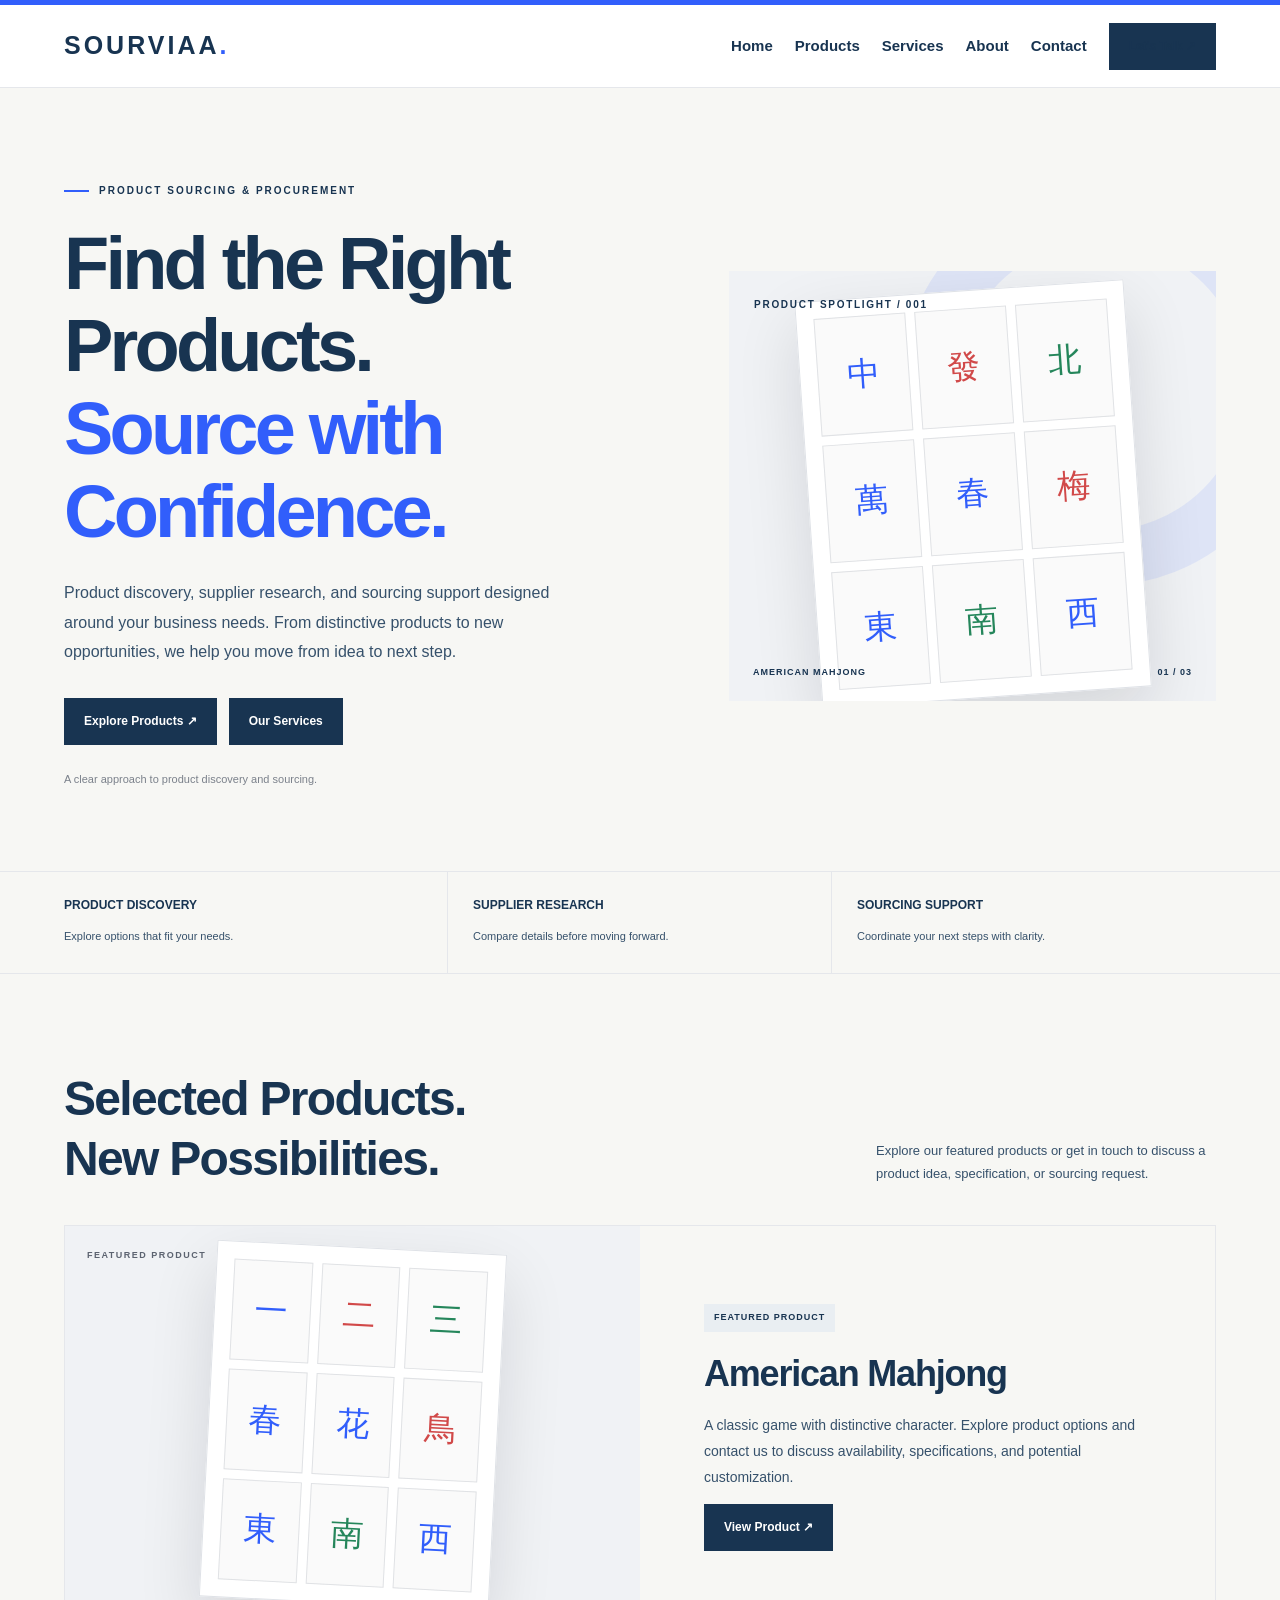
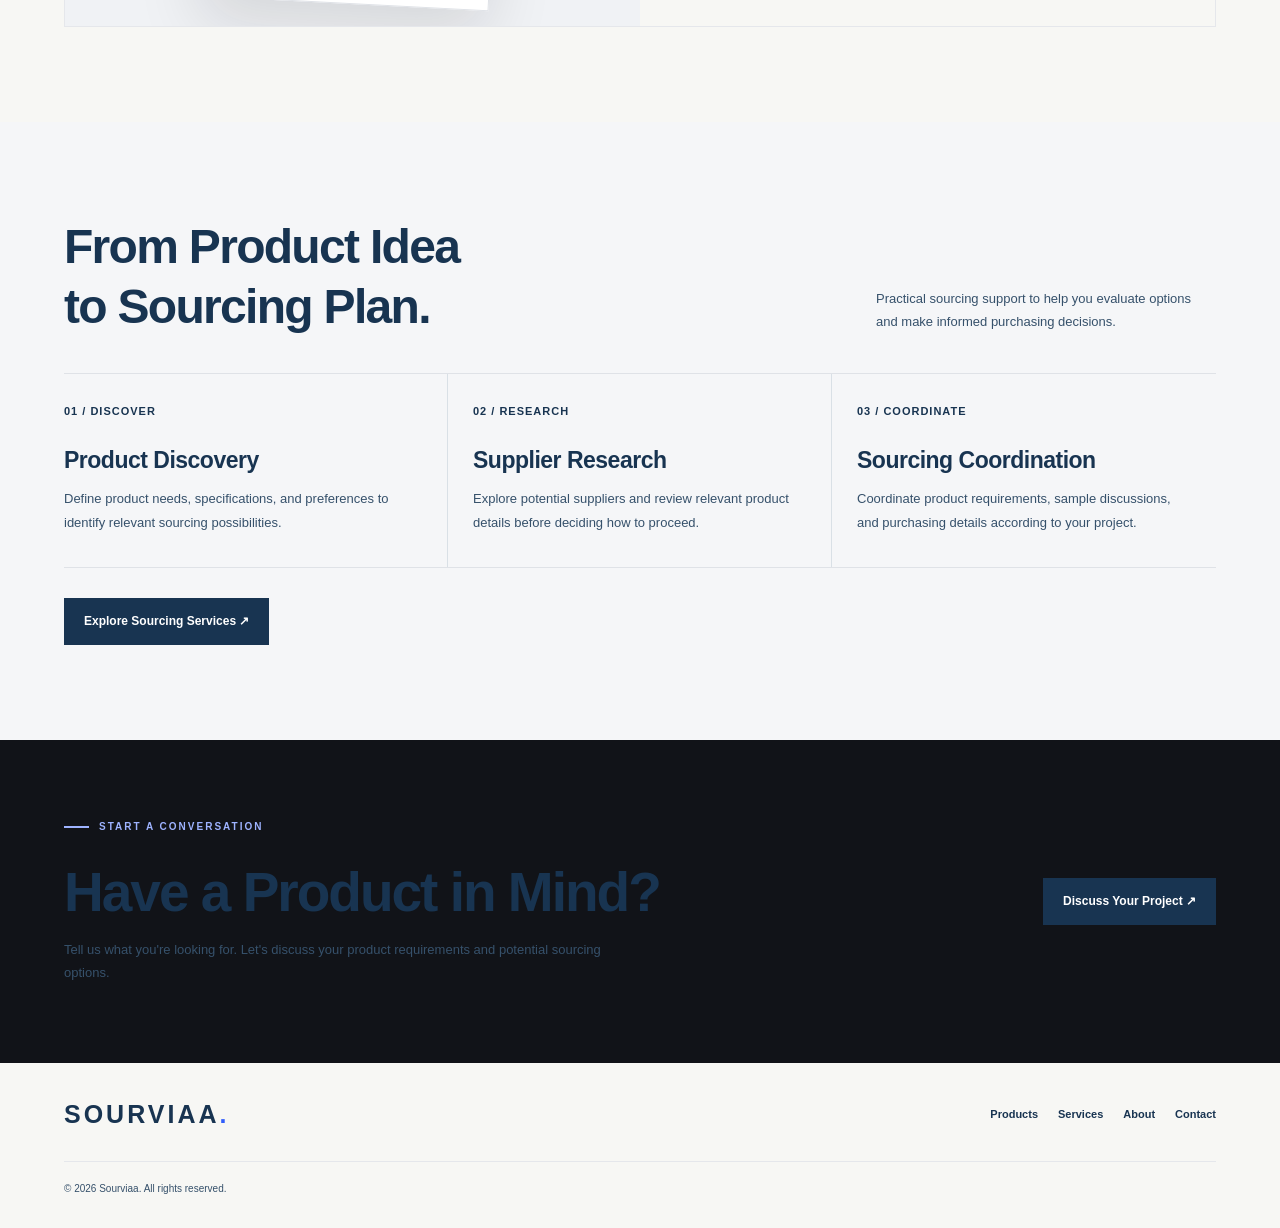
==== commit cb43195a: "Enhance styles with CSS variables and typography adjustments Added CSS variables for color scheme an" ====
--- a/index.html
+++ b/index.html
@@ -587,7 +587,117 @@
 
       .footer-links { gap: 14px; }
     }
-  </style>
+  
+/* Deep navy typography — softer and easier on the eyes */
+:root {
+  --navy: #183451;
+  --navy-soft: #36516b;
+  --muted: #5b6d7e;
+  --page-bg: #f7f7f4;
+}
+
+body {
+  color: var(--navy);
+  background: var(--page-bg);
+  font-size: 17px;
+  line-height: 1.75;
+}
+
+h1,
+h2,
+h3,
+.logo,
+.navlinks a,
+.eyebrow,
+.service-num,
+.visual-label,
+.visual-bottom,
+.metric strong {
+  color: var(--navy);
+}
+
+p,
+.hero-copy,
+.section-head p,
+.product-info p,
+.service p,
+.cta p,
+.metric span,
+.copyright {
+  color: var(--navy-soft);
+}
+
+/* Navigation: clearer and easier to scan */
+.navlinks {
+  gap: 22px;
+  font-size: 15px;
+}
+
+.navlinks a {
+  text-decoration: none;
+}
+
+.navlinks a:hover {
+  color: #587b9d;
+}
+
+/* Buttons: deep blue, not bright */
+.btn {
+  background: var(--navy);
+  color: #ffffff;
+  border-color: var(--navy);
+}
+
+.btn:hover {
+  background: #264b70;
+  color: #ffffff;
+}
+
+/* Improve heading readability */
+h1 {
+  line-height: 1.12;
+}
+
+.section-head h2,
+.product-info h3,
+.service h3,
+.cta h2 {
+  line-height: 1.25;
+}
+
+/* Softer surfaces and borders */
+.visual,
+.service,
+.product-info {
+  border-color: #d9e0e6;
+}
+
+.tag {
+  color: var(--navy);
+  background: #e9eef2;
+}
+
+@media (max-width: 560px) {
+  .navlinks {
+    display: grid;
+    grid-template-columns: repeat(2, minmax(0, 1fr));
+    gap: 8px;
+    width: 100%;
+  }
+
+  .navlinks a:not(.btn) {
+    padding: 9px 10px;
+    background: #eef1f3;
+    border-radius: 4px;
+    font-size: 14px;
+  }
+
+  .navlinks .btn {
+    grid-column: 1 / -1;
+    text-align: center;
+  }
+}
+</style>
 </head>
 
 <body>
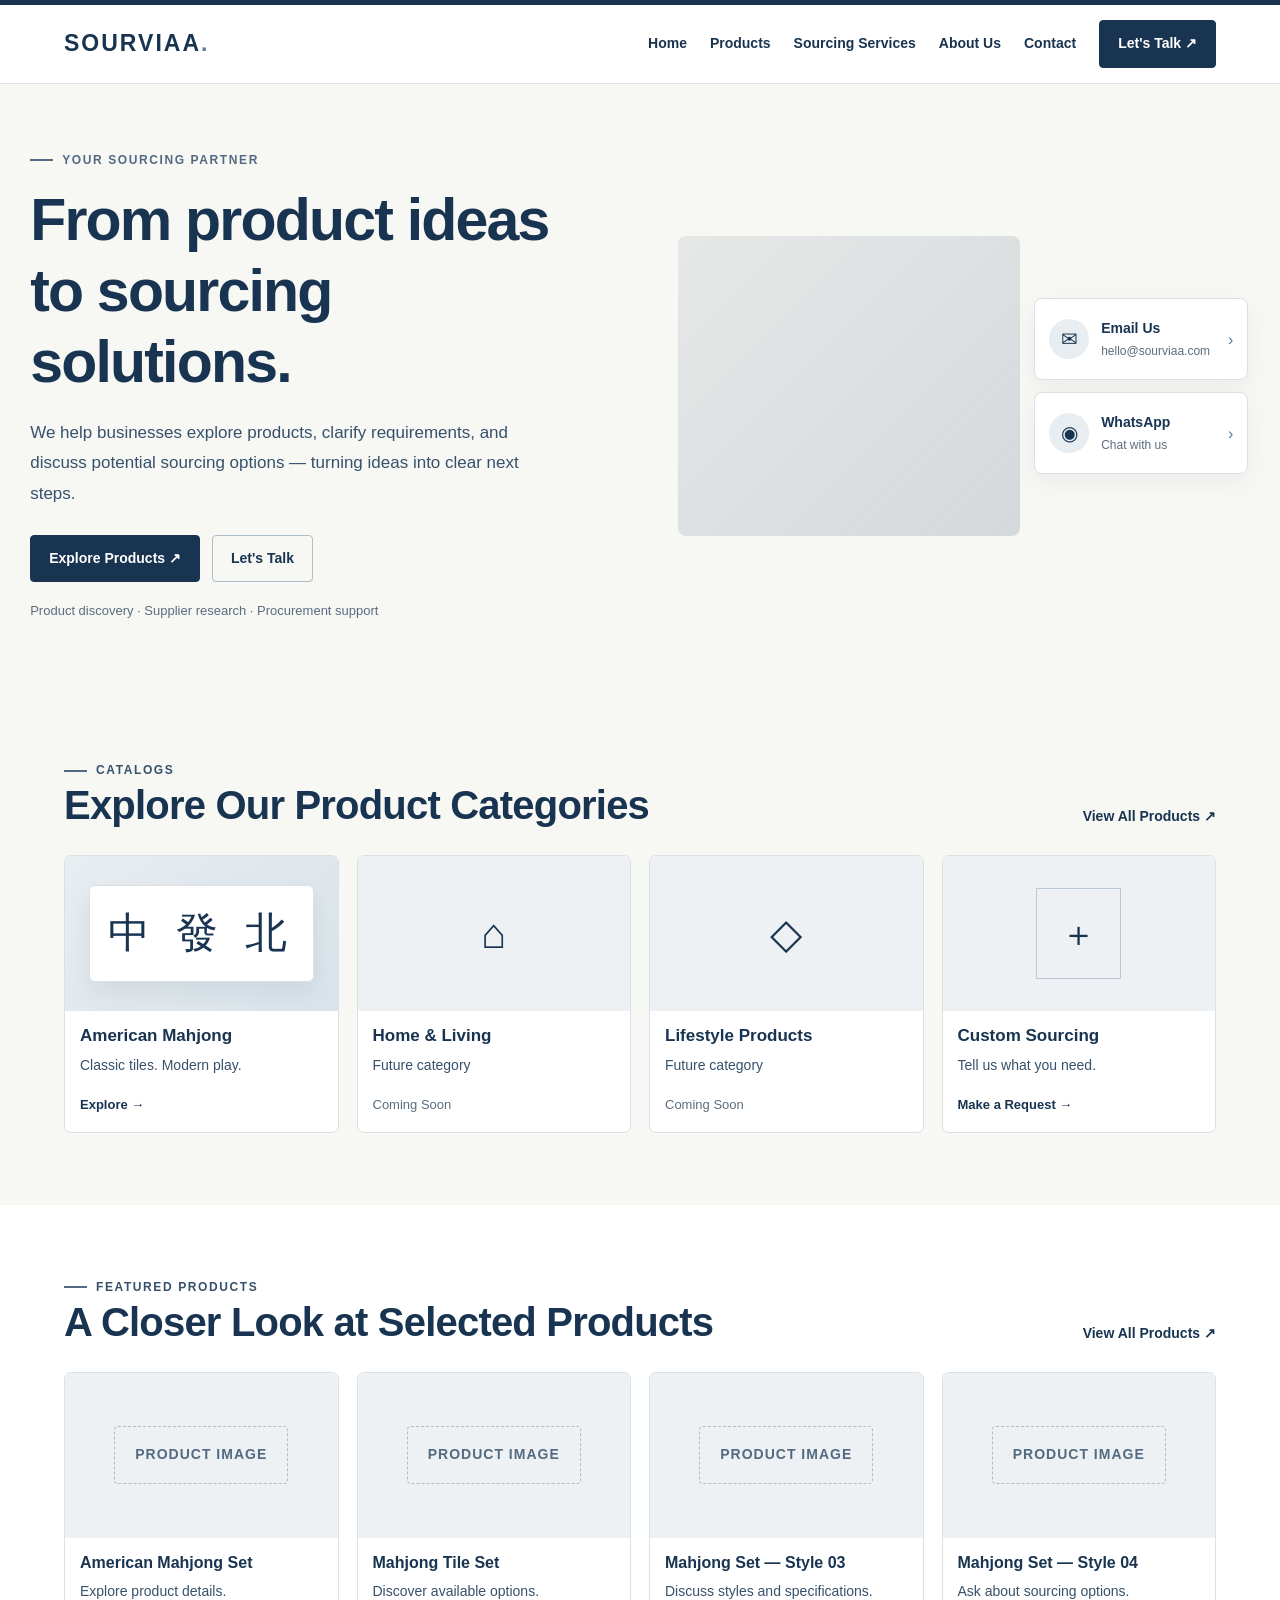
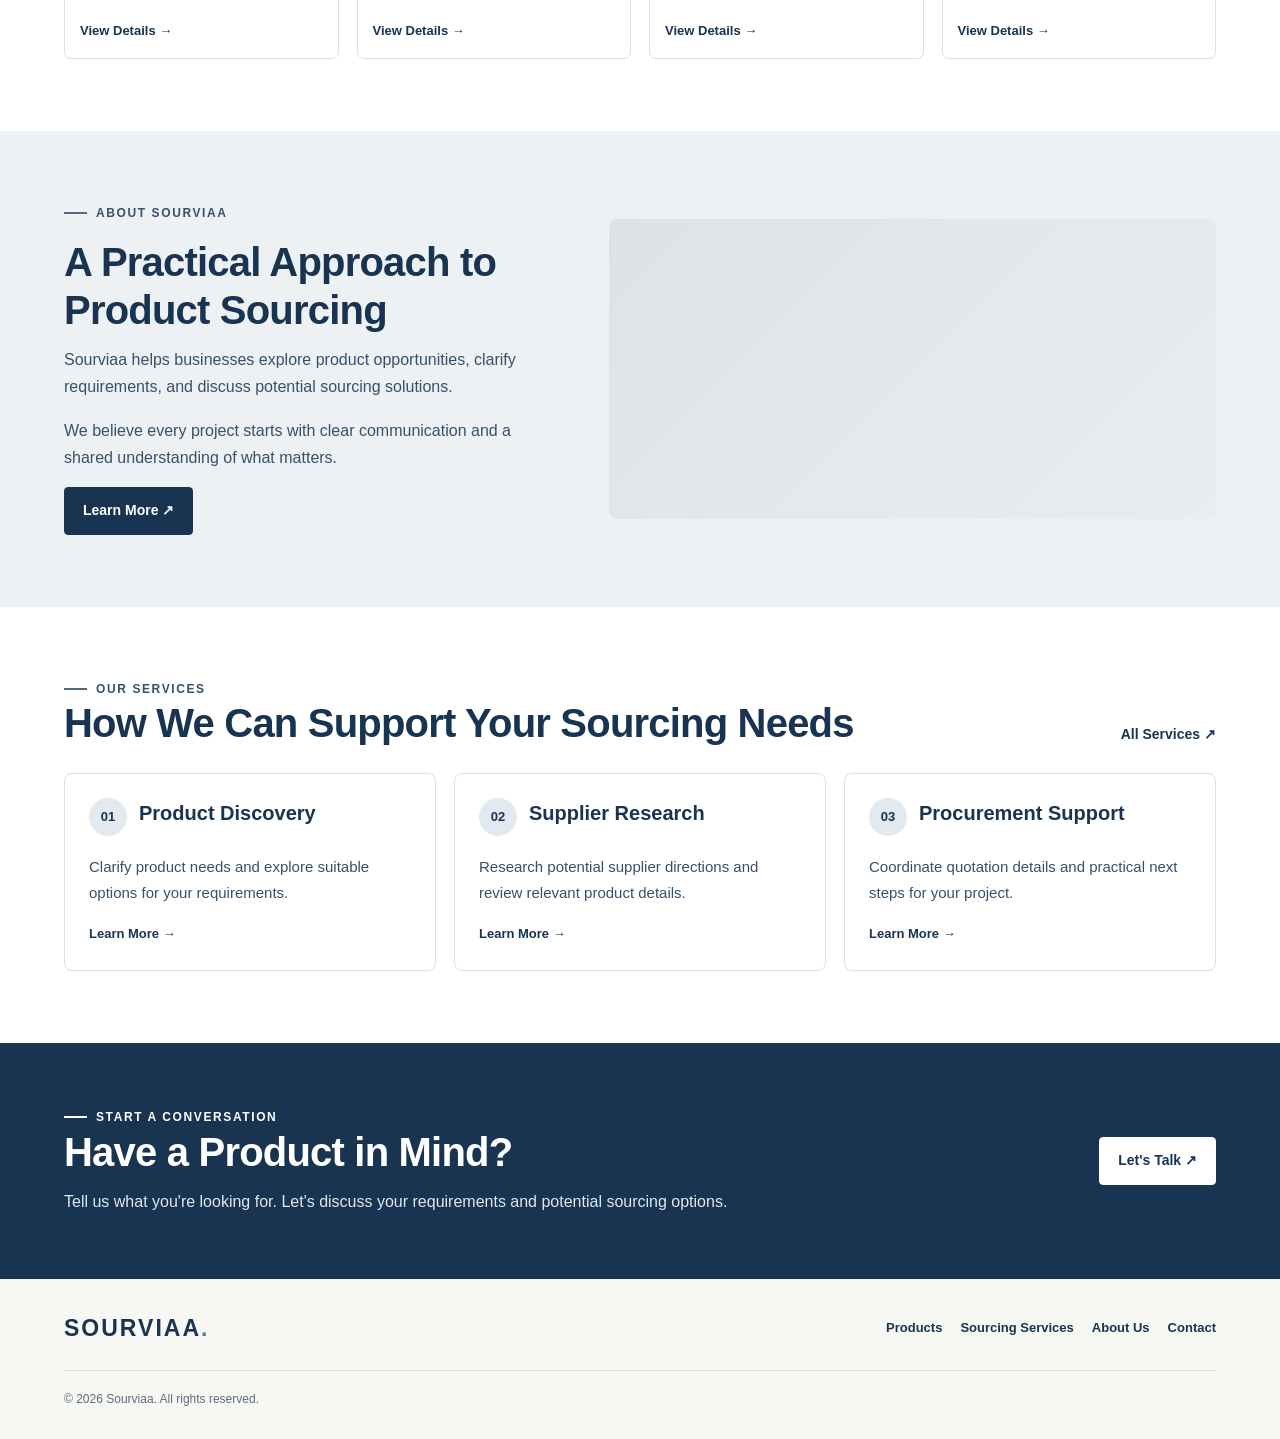
==== commit c3121918: "Refactor index.html for improved structure and styling" ====
--- a/index.html
+++ b/index.html
@@ -1,717 +1,106 @@
-
-<!DOCTYPE html>
+<!doctype html>
 <html lang="en">
 <head>
   <meta charset="UTF-8">
   <meta name="viewport" content="width=device-width, initial-scale=1">
-  <meta name="theme-color" content="#ffffff">
-  <meta name="description" content="Sourviaa helps businesses discover products, research suppliers, and coordinate sourcing projects.">
+  <meta name="theme-color" content="#183451">
+  <meta name="description" content="Sourviaa helps businesses explore products, research suppliers, and coordinate sourcing projects.">
   <title>Sourviaa | Product Sourcing & Procurement</title>
-
   <style>
-    :root {
-      --blue: #315efb;
-      --ink: #111318;
-      --muted: #646b76;
-      --line: #e5e7eb;
-      --light: #f5f6f8;
-      --white: #fff;
-      --width: 1180px;
-    }
-
-    * { box-sizing: border-box; }
-
-    html { scroll-behavior: smooth; }
-
-    body {
-      margin: 0;
-      color: var(--ink);
-      background: var(--white);
-      font-family: Arial, Helvetica, sans-serif;
-      line-height: 1.6;
-      -webkit-font-smoothing: antialiased;
-    }
-
-    a { color: inherit; text-decoration: none; }
-
-    .wrap {
-      width: min(var(--width), 90%);
-      margin: 0 auto;
-    }
-
-    .topline {
-      height: 5px;
-      background: var(--blue);
-    }
-
-    header {
-      background: #fff;
-      border-bottom: 1px solid var(--line);
-    }
-
-    .nav {
-      min-height: 82px;
-      display: flex;
-      justify-content: space-between;
-      align-items: center;
-      gap: 28px;
-    }
-
-    .logo {
-      font-size: 25px;
-      font-weight: 800;
-      letter-spacing: 3px;
-      white-space: nowrap;
-    }
-
-    .logo span { color: var(--blue); }
-
-    .navlinks {
-      display: flex;
-      align-items: center;
-      gap: 27px;
-      font-size: 12px;
-      font-weight: 600;
-    }
-
-    .navlinks a:not(.btn):hover { color: var(--blue); }
-
-    .btn {
-      display: inline-flex;
-      min-height: 47px;
-      align-items: center;
-      justify-content: center;
-      gap: 12px;
-      padding: 12px 19px;
-      background: var(--blue);
-      border: 1px solid var(--blue);
-      color: #fff;
-      font-size: 12px;
-      font-weight: 700;
-      transition: background .2s, transform .2s;
-    }
-
-    .btn:hover {
-      background: #2048d8;
-      transform: translateY(-1px);
-    }
-
-    .btn-dark {
-      background: var(--ink);
-      border-color: var(--ink);
-    }
-
-    .btn-dark:hover { background: #333740; }
-
-    .btn-outline {
-      background: transparent;
-      color: var(--ink);
-      border-color: #cfd3da;
-    }
-
-    .btn-outline:hover {
-      background: var(--light);
-      color: var(--ink);
-    }
-
-    .hero {
-      padding: 94px 0 82px;
-      display: grid;
-      grid-template-columns: 1.1fr .9fr;
-      gap: 70px;
-      align-items: center;
-    }
-
-    .eyebrow {
-      display: flex;
-      align-items: center;
-      gap: 10px;
-      margin-bottom: 23px;
-      color: var(--blue);
-      font-size: 10px;
-      font-weight: 800;
-      letter-spacing: 2px;
-      text-transform: uppercase;
-    }
-
-    .eyebrow::before {
-      content: "";
-      width: 25px;
-      height: 2px;
-      background: var(--blue);
-    }
-
-    h1, h2, h3, p { margin-top: 0; }
-
-    h1 {
-      max-width: 700px;
-      margin-bottom: 24px;
-      font-size: clamp(43px, 5.8vw, 74px);
-      line-height: 1.04;
-      letter-spacing: -3.8px;
-      font-weight: 800;
-    }
-
-    h1 span { color: var(--blue); }
-
-    .hero-copy {
-      max-width: 510px;
-      color: var(--muted);
-      font-size: 16px;
-      line-height: 1.85;
-    }
-
-    .actions {
-      display: flex;
-      flex-wrap: wrap;
-      gap: 12px;
-      margin-top: 31px;
-    }
-
-    .hero-note {
-      margin-top: 25px;
-      margin-bottom: 0;
-      color: #7b818b;
-      font-size: 11px;
-    }
-
-    .visual {
-      position: relative;
-      min-height: 430px;
-      padding: 25px;
-      overflow: hidden;
-      background: #f0f2f5;
-    }
-
-    .visual::before {
-      content: "";
-      position: absolute;
-      top: -85px;
-      right: -85px;
-      width: 290px;
-      height: 290px;
-      border: 55px solid rgba(49, 94, 251, .09);
-      border-radius: 50%;
-    }
-
-    .visual-label {
-      position: relative;
-      z-index: 1;
-      color: #656c78;
-      font-size: 10px;
-      font-weight: 700;
-      letter-spacing: 1.7px;
-    }
-
-    .tile-panel {
-      position: absolute;
-      top: 50%;
-      left: 50%;
-      width: min(77%, 330px);
-      padding: 17px;
-      background: white;
-      border: 1px solid #dfe2e7;
-      box-shadow: 0 25px 65px rgba(17, 19, 24, .12);
-      transform: translate(-50%, -48%) rotate(-4deg);
-    }
-
-    .tiles {
-      display: grid;
-      grid-template-columns: repeat(3, 1fr);
-      gap: 9px;
-    }
-
-    .tile {
-      display: grid;
-      aspect-ratio: .78;
-      place-items: center;
-      background: #fafafa;
-      border: 1px solid #e0e2e5;
-      color: #315efb;
-      font-family: Georgia, serif;
-      font-size: clamp(22px, 3vw, 33px);
-    }
-
-    .tile:nth-child(2),
-    .tile:nth-child(6) { color: #d14949; }
-
-    .tile:nth-child(3),
-    .tile:nth-child(8) { color: #25865b; }
-
-    .visual-bottom {
-      position: absolute;
-      right: 24px;
-      bottom: 20px;
-      left: 24px;
-      display: flex;
-      justify-content: space-between;
-      gap: 10px;
-      color: #606774;
-      font-size: 9px;
-      font-weight: 700;
-      letter-spacing: 1px;
-    }
-
-    .metrics {
-      border-top: 1px solid var(--line);
-      border-bottom: 1px solid var(--line);
-    }
-
-    .metrics-inner {
-      display: grid;
-      grid-template-columns: repeat(3, 1fr);
-    }
-
-    .metric {
-      padding: 23px 25px;
-      border-right: 1px solid var(--line);
-    }
-
-    .metric:first-child { padding-left: 0; }
-
-    .metric:last-child { border-right: 0; }
-
-    .metric strong {
-      display: block;
-      margin-bottom: 4px;
-      font-size: 12px;
-    }
-
-    .metric span {
-      color: var(--muted);
-      font-size: 11px;
-    }
-
-    .section { padding: 95px 0; }
-
-    .section-head {
-      display: flex;
-      align-items: end;
-      justify-content: space-between;
-      gap: 30px;
-      margin-bottom: 36px;
-    }
-
-    .section-head h2 {
-      max-width: 600px;
-      margin-bottom: 0;
-      font-size: clamp(34px, 4vw, 48px);
-      line-height: 1.12;
-      letter-spacing: -1.7px;
-      font-weight: 800;
-    }
-
-    .section-head p {
-      max-width: 340px;
-      margin-bottom: 3px;
-      color: var(--muted);
-      font-size: 13px;
-    }
-
-    .product {
-      display: grid;
-      grid-template-columns: 1fr 1fr;
-      border: 1px solid var(--line);
-    }
-
-    .product-visual {
-      position: relative;
-      min-height: 400px;
-      display: grid;
-      place-items: center;
-      overflow: hidden;
-      background: #f0f2f5;
-    }
-
-    .product-visual::after {
-      content: "FEATURED PRODUCT";
-      position: absolute;
-      top: 22px;
-      left: 22px;
-      color: #5c6370;
-      font-size: 9px;
-      font-weight: 800;
-      letter-spacing: 1.5px;
-    }
-
-    .product-visual .tile-panel {
-      position: relative;
-      top: auto;
-      left: auto;
-      width: min(72%, 290px);
-      transform: rotate(3deg);
-    }
-
-    .product-info {
-      align-self: center;
-      padding: clamp(28px, 5vw, 65px);
-    }
-
-    .product-info h3 {
-      margin-bottom: 17px;
-      font-size: 36px;
-      font-weight: 800;
-      letter-spacing: -1.2px;
-    }
-
-    .product-info p {
-      color: var(--muted);
-      font-size: 14px;
-      line-height: 1.85;
-    }
-
-    .tag {
-      display: inline-block;
-      margin-bottom: 19px;
-      padding: 6px 10px;
-      background: #edf1ff;
-      color: var(--blue);
-      font-size: 9px;
-      font-weight: 800;
-      letter-spacing: 1px;
-      text-transform: uppercase;
-    }
-
-    .services { background: var(--light); }
-
-    .service-grid {
-      display: grid;
-      grid-template-columns: repeat(3, 1fr);
-      border-top: 1px solid #dfe2e7;
-      border-bottom: 1px solid #dfe2e7;
-    }
-
-    .service {
-      padding: 28px 25px 32px 0;
-      border-right: 1px solid #dfe2e7;
-    }
-
-    .service + .service { padding-left: 25px; }
-
-    .service:last-child { border-right: 0; }
-
-    .service-num {
-      color: var(--blue);
-      font-size: 11px;
-      font-weight: 800;
-      letter-spacing: 1px;
-    }
-
-    .service h3 {
-      margin: 25px 0 12px;
-      font-size: 23px;
-      font-weight: 800;
-      letter-spacing: -.5px;
-    }
-
-    .service p {
-      margin-bottom: 0;
-      color: var(--muted);
-      font-size: 13px;
-      line-height: 1.85;
-    }
-
-    .service-action { margin-top: 30px; }
-
-    .cta {
-      padding: 78px 0;
-      background: var(--ink);
-      color: white;
-    }
-
-    .cta-inner {
-      display: flex;
-      align-items: center;
-      justify-content: space-between;
-      gap: 35px;
-    }
-
-    .cta .eyebrow { color: #9eb3ff; }
-
-    .cta .eyebrow::before { background: #9eb3ff; }
-
-    .cta h2 {
-      max-width: 670px;
-      margin-bottom: 12px;
-      font-size: clamp(35px, 4.5vw, 55px);
-      line-height: 1.1;
-      font-weight: 800;
-      letter-spacing: -2px;
-    }
-
-    .cta p {
-      max-width: 540px;
-      margin-bottom: 0;
-      color: #b7bdc8;
-      font-size: 13px;
-    }
-
-    .cta .btn {
-      flex-shrink: 0;
-      color: white;
-    }
-
-    footer { padding: 30px 0; }
-
-    .footer-top {
-      display: flex;
-      justify-content: space-between;
-      align-items: center;
-      gap: 25px;
-      padding-bottom: 25px;
-    }
-
-    .footer-links {
-      display: flex;
-      flex-wrap: wrap;
-      gap: 20px;
-      font-size: 11px;
-      font-weight: 600;
-    }
-
-    .copyright {
-      padding-top: 18px;
-      border-top: 1px solid var(--line);
-      color: #7b818b;
-      font-size: 10px;
-    }
-
-    @media (max-width: 850px) {
-      .nav {
-        padding: 19px 0;
-        align-items: flex-start;
-      }
-
-      .navlinks {
-        justify-content: flex-end;
-        flex-wrap: wrap;
-        gap: 12px 17px;
-      }
-
-      .hero {
-        grid-template-columns: 1fr;
-        gap: 38px;
-        padding: 65px 0;
-      }
-
-      .visual { min-height: 380px; }
-
-      .section-head {
-        align-items: flex-start;
-        flex-direction: column;
-      }
-
-      .product { grid-template-columns: 1fr; }
-
-      .product-visual { min-height: 340px; }
-
-      .cta-inner {
-        align-items: flex-start;
-        flex-direction: column;
-      }
-    }
-
-    @media (max-width: 560px) {
-      .wrap { width: 90%; }
-
-      .nav {
-        flex-direction: column;
-        gap: 17px;
-      }
-
-      .navlinks {
-        justify-content: flex-start;
-        gap: 12px 16px;
-      }
-
-      .navlinks a { font-size: 11px; }
-
-      .navlinks .btn {
-        min-height: 38px;
-        padding: 8px 11px;
-      }
-
-      .hero { padding: 48px 0; }
-
-      h1 {
-        font-size: clamp(42px, 12vw, 59px);
-        letter-spacing: -2.5px;
-      }
-
-      .hero-copy { font-size: 14px; }
-
-      .visual { min-height: 315px; padding: 18px; }
-
-      .tile-panel { width: 75%; padding: 12px; }
-
-      .metrics-inner { grid-template-columns: 1fr; }
-
-      .metric,
-      .metric:first-child {
-        padding: 15px 0;
-        border-right: 0;
-        border-bottom: 1px solid var(--line);
-      }
-
-      .metric:last-child { border-bottom: 0; }
-
-      .section { padding: 65px 0; }
-
-      .section-head h2 { font-size: 36px; }
-
-      .product-visual { min-height: 300px; }
-
-      .product-info { padding: 28px 23px; }
-
-      .product-info h3 { font-size: 31px; }
-
-      .service-grid { grid-template-columns: 1fr; }
-
-      .service,
-      .service + .service {
-        padding: 25px 0;
-        border-right: 0;
-        border-bottom: 1px solid #dfe2e7;
-      }
-
-      .service:last-child { border-bottom: 0; }
-
-      .service h3 { margin-top: 12px; }
-
-      .cta { padding: 60px 0; }
-
-      .footer-top {
-        align-items: flex-start;
-        flex-direction: column;
-      }
-
-      .footer-links { gap: 14px; }
-    }
-  
-/* Deep navy typography — softer and easier on the eyes */
-:root {
-  --navy: #183451;
-  --navy-soft: #36516b;
-  --muted: #5b6d7e;
-  --page-bg: #f7f7f4;
-}
-
-body {
-  color: var(--navy);
-  background: var(--page-bg);
-  font-size: 17px;
-  line-height: 1.75;
-}
-
-h1,
-h2,
-h3,
-.logo,
-.navlinks a,
-.eyebrow,
-.service-num,
-.visual-label,
-.visual-bottom,
-.metric strong {
-  color: var(--navy);
-}
-
-p,
-.hero-copy,
-.section-head p,
-.product-info p,
-.service p,
-.cta p,
-.metric span,
-.copyright {
-  color: var(--navy-soft);
-}
-
-/* Navigation: clearer and easier to scan */
-.navlinks {
-  gap: 22px;
-  font-size: 15px;
-}
-
-.navlinks a {
-  text-decoration: none;
-}
-
-.navlinks a:hover {
-  color: #587b9d;
-}
-
-/* Buttons: deep blue, not bright */
-.btn {
-  background: var(--navy);
-  color: #ffffff;
-  border-color: var(--navy);
-}
-
-.btn:hover {
-  background: #264b70;
-  color: #ffffff;
-}
-
-/* Improve heading readability */
-h1 {
-  line-height: 1.12;
-}
-
-.section-head h2,
-.product-info h3,
-.service h3,
-.cta h2 {
-  line-height: 1.25;
-}
-
-/* Softer surfaces and borders */
-.visual,
-.service,
-.product-info {
-  border-color: #d9e0e6;
-}
-
-.tag {
-  color: var(--navy);
-  background: #e9eef2;
-}
-
-@media (max-width: 560px) {
-  .navlinks {
-    display: grid;
-    grid-template-columns: repeat(2, minmax(0, 1fr));
-    gap: 8px;
-    width: 100%;
-  }
-
-  .navlinks a:not(.btn) {
-    padding: 9px 10px;
-    background: #eef1f3;
-    border-radius: 4px;
-    font-size: 14px;
-  }
-
-  .navlinks .btn {
-    grid-column: 1 / -1;
-    text-align: center;
-  }
-}
-</style>
+    :root{--navy:#183451;--bluegray:#36516b;--muted:#5b6d7e;--line:#d9e0e6;--paper:#f7f7f4;--pale:#eef1f3;--white:#fff;--width:1180px}
+    *{box-sizing:border-box}
+    html{scroll-behavior:smooth}
+    body{margin:0;color:var(--navy);background:var(--white);font:16px/1.7 Arial,Helvetica,sans-serif;-webkit-font-smoothing:antialiased}
+    a{color:inherit;text-decoration:none}
+    img{display:block;max-width:100%}
+    .wrap{width:min(var(--width),90%);margin:0 auto}
+    .topline{height:5px;background:var(--navy)}
+    header{background:#fff;border-bottom:1px solid var(--line)}
+    .nav{min-height:78px;display:flex;align-items:center;justify-content:space-between;gap:24px}
+    .logo{font-size:23px;font-weight:800;letter-spacing:2px;white-space:nowrap}
+    .logo span{color:#587b9d}
+    .navlinks{display:flex;align-items:center;gap:23px;font-size:14px;font-weight:700}
+    .navlinks a:not(.btn):hover{color:#587b9d}
+    .btn{display:inline-flex;align-items:center;justify-content:center;gap:9px;min-height:45px;padding:11px 18px;background:var(--navy);border:1px solid var(--navy);color:#fff!important;font-size:14px;font-weight:700;border-radius:4px;transition:background .2s}
+    .btn:hover{background:#294c6c;color:#fff}
+    .btn-outline{background:transparent;color:var(--navy)!important;border-color:#aebdca}
+    .btn-outline:hover{background:var(--pale);color:var(--navy)!important}
+    .eyebrow{display:flex;align-items:center;gap:9px;margin:0 0 15px;color:#526b83;font-size:12px;font-weight:800;letter-spacing:1.6px;text-transform:uppercase}
+    .eyebrow:before{content:"";width:23px;height:2px;background:#526b83}
+    h1,h2,h3,p{margin-top:0}
+    h1,h2,h3{font-family:Arial,Helvetica,sans-serif;color:var(--navy);font-style:normal;line-height:1.2}
+    h1{margin-bottom:20px;font-size:clamp(36px,4.8vw,59px);letter-spacing:-1.8px}
+    h2{margin-bottom:12px;font-size:clamp(28px,3.3vw,40px);letter-spacing:-.8px}
+    h3{margin-bottom:8px;font-size:20px}
+    .muted{color:var(--bluegray)}
+    .hero{padding:66px 0;display:grid;grid-template-columns:1fr 1.05fr;gap:42px;align-items:center;background:var(--paper)}
+    .hero-copy{max-width:530px;color:var(--bluegray);font-size:17px;line-height:1.8}
+    .actions{display:flex;flex-wrap:wrap;gap:12px;margin-top:25px}
+    .hero-note{margin:18px 0 0;color:var(--muted);font-size:13px}
+    .hero-right{display:grid;grid-template-columns:1.6fr 1fr;gap:14px;align-items:center}
+    .hero-photo{min-height:300px;border-radius:8px;background:linear-gradient(135deg,rgba(24,52,81,.08),rgba(54,81,107,.18)),url('https://images.unsplash.com/photo-1586522926314-5f9f6c2d1c57?auto=format&fit=crop&w=1000&q=85') center/cover no-repeat}
+    .contact-stack{display:grid;gap:12px}
+    .contact-card{display:flex;align-items:center;gap:12px;padding:18px 14px;background:#fff;border:1px solid var(--line);border-radius:8px;box-shadow:0 8px 24px rgba(24,52,81,.05)}
+    .contact-icon{display:grid;place-items:center;flex:0 0 40px;width:40px;height:40px;border-radius:50%;background:#e8edf1;color:var(--navy);font-size:20px}
+    .contact-card strong{display:block;font-size:14px}
+    .contact-card small{display:block;color:var(--muted);font-size:12px}
+    .contact-arrow{margin-left:auto;color:#587b9d}
+    .section{padding:72px 0}
+    .section.pale{background:var(--paper)}
+    .section-head{display:flex;align-items:end;justify-content:space-between;gap:25px;margin-bottom:26px}
+    .section-head h2{margin:0}
+    .section-head p{max-width:390px;margin:0;color:var(--bluegray)}
+    .small-link{font-size:14px;font-weight:700;color:var(--navy);white-space:nowrap}
+    .small-link:hover{color:#587b9d}
+    .category-grid,.product-grid{display:grid;grid-template-columns:repeat(4,minmax(0,1fr));gap:18px}
+    .category-card,.product-card{overflow:hidden;background:#fff;border:1px solid var(--line);border-radius:7px;transition:transform .2s,box-shadow .2s}
+    .category-card:hover,.product-card:hover{transform:translateY(-3px);box-shadow:0 12px 28px rgba(24,52,81,.08)}
+    .category-art{height:155px;display:grid;place-items:center;background:var(--pale);color:var(--navy);font-size:42px}
+    .category-art.mahjong{background:linear-gradient(135deg,#e8edf1,#d9e3e9)}
+    .category-art .tile-symbols{padding:12px 18px;background:#fff;border:1px solid var(--line);border-radius:6px;box-shadow:0 10px 22px rgba(24,52,81,.08);font-family:Georgia,serif;letter-spacing:8px}
+    .category-art .box-symbol{font-size:35px;border:1px solid #b9c8d4;padding:15px 24px}
+    .card-copy{padding:15px}
+    .card-copy h3{font-size:17px}
+    .card-copy p{margin:0 0 12px;color:var(--bluegray);font-size:14px}
+    .card-link{color:var(--navy);font-size:13px;font-weight:700}
+    .coming{color:var(--muted);font-size:13px}
+    .product-art{height:165px;display:grid;place-items:center;background:#eef1f3;color:#526b83;font-size:14px;font-weight:700;letter-spacing:1px}
+    .product-art:before{content:"PRODUCT IMAGE";border:1px dashed #aebdca;padding:16px 20px;border-radius:4px}
+    .product-card .card-copy h3{font-size:16px}
+    .about-band{padding:72px 0;background:var(--pale)}
+    .about-grid{display:grid;grid-template-columns:.9fr 1.1fr;gap:48px;align-items:center}
+    .about-copy p{color:var(--bluegray)}
+    .about-photo{min-height:300px;border-radius:8px;background:linear-gradient(135deg,rgba(24,52,81,.08),rgba(24,52,81,.02)),url('https://images.unsplash.com/photo-1586528116311-ad8dd3c8310d?auto=format&fit=crop&w=1200&q=85') center/cover no-repeat}
+    .service-grid{display:grid;grid-template-columns:repeat(3,minmax(0,1fr));gap:18px}
+    .service-card{padding:24px;background:#fff;border:1px solid var(--line);border-radius:8px}
+    .service-top{display:flex;align-items:center;gap:12px;margin-bottom:18px}
+    .service-num{display:grid;place-items:center;width:38px;height:38px;border-radius:50%;background:#e2eaf0;color:var(--navy);font-size:13px;font-weight:800}
+    .service-card p{color:var(--bluegray);font-size:15px;margin-bottom:14px}
+    .cta{padding:64px 0;background:var(--navy);color:#fff}
+    .cta-inner{display:flex;align-items:center;justify-content:space-between;gap:28px}
+    .cta h2,.cta p,.cta .eyebrow{color:#fff}
+    .cta p{margin-bottom:0;color:#e0e7ee}
+    .cta .eyebrow:before{background:#fff}
+    .cta .btn{background:#fff;border-color:#fff;color:var(--navy)!important}
+    .cta .btn:hover{background:#e8edf1}
+    footer{padding:30px 0;background:#f7f7f4}
+    .footer-top{display:flex;justify-content:space-between;align-items:center;gap:24px;padding-bottom:22px}
+    .footer-links{display:flex;flex-wrap:wrap;gap:18px;font-size:13px;font-weight:700}
+    .copyright{padding-top:18px;border-top:1px solid var(--line);color:var(--muted);font-size:12px}
+    @media(max-width:900px){.nav{align-items:flex-start;padding:18px 0;flex-direction:column}.navlinks{flex-wrap:wrap;gap:12px 18px}.hero{grid-template-columns:1fr;gap:28px}.hero-right{grid-template-columns:1.3fr 1fr}.category-grid,.product-grid{grid-template-columns:repeat(2,minmax(0,1fr))}.about-grid{gap:25px}}
+    @media(max-width:600px){.navlinks{display:grid;grid-template-columns:repeat(2,minmax(0,1fr));width:100%;gap:8px}.navlinks a:not(.btn){padding:8px;background:var(--pale);border-radius:4px}.navlinks .btn{grid-column:1/-1}.hero{padding:42px 0}.hero-right{grid-template-columns:1fr}.hero-photo{min-height:220px}.contact-stack{grid-template-columns:1fr 1fr}.contact-card{padding:12px 9px;gap:8px}.contact-icon{width:32px;height:32px;flex-basis:32px;font-size:16px}.contact-card strong{font-size:12px}.contact-card small{font-size:10px}.section{padding:52px 0}.section-head{align-items:flex-start;flex-direction:column}.category-grid,.product-grid{gap:12px}.category-art{height:120px}.product-art{height:125px}.card-copy{padding:12px}.about-grid{grid-template-columns:1fr}.about-photo{min-height:220px}.service-grid{grid-template-columns:1fr}.cta{padding:48px 0}.cta-inner{align-items:flex-start;flex-direction:column}.footer-top{align-items:flex-start;flex-direction:column}.footer-links{gap:12px}.logo{font-size:21px}}
+  </style>
 </head>
-
 <body>
   <div class="topline"></div>
-
   <header>
     <nav class="nav wrap" aria-label="Main navigation">
       <a class="logo" href="index.html">SOURVIAA<span>.</span></a>
-
       <div class="navlinks">
         <a href="index.html">Home</a>
         <a href="products.html">Products</a>
-        <a href="services.html">Services</a>
-        <a href="about.html">About</a>
+        <a href="services.html">Sourcing Services</a>
+        <a href="about.html">About Us</a>
         <a href="contact.html">Contact</a>
         <a class="btn" href="contact.html">Let's Talk ↗</a>
       </div>
@@ -719,164 +108,107 @@
   </header>
 
   <main>
-    <section class="hero wrap">
-      <div>
-        <div class="eyebrow">Product sourcing & procurement</div>
-
-        <h1>Find the Right Products.<br><span>Source with Confidence.</span></h1>
-
-        <p class="hero-copy">
-          Product discovery, supplier research, and sourcing support
-          designed around your business needs. From distinctive products
-          to new opportunities, we help you move from idea to next step.
-        </p>
-
+    <section class="hero">
+      <div class="wrap">
+        <p class="eyebrow">Your sourcing partner</p>
+        <h1>From product ideas<br>to sourcing solutions.</h1>
+        <p class="hero-copy">We help businesses explore products, clarify requirements, and discuss potential sourcing options — turning ideas into clear next steps.</p>
         <div class="actions">
           <a class="btn" href="products.html">Explore Products ↗</a>
-          <a class="btn btn-outline" href="services.html">Our Services</a>
-        </div>
-
-        <p class="hero-note">
-          A clear approach to product discovery and sourcing.
-        </p>
-      </div>
-
-      <div class="visual" role="img" aria-label="Stylized Mahjong tile collection">
-        <div class="visual-label">PRODUCT SPOTLIGHT / 001</div>
-
-        <div class="tile-panel">
-          <div class="tiles" aria-hidden="true">
-            <div class="tile">中</div>
-            <div class="tile">發</div>
-            <div class="tile">北</div>
-            <div class="tile">萬</div>
-            <div class="tile">春</div>
-            <div class="tile">梅</div>
-            <div class="tile">東</div>
-            <div class="tile">南</div>
-            <div class="tile">西</div>
+          <a class="btn btn-outline" href="contact.html">Let's Talk</a>
+        </div>
+        <p class="hero-note">Product discovery · Supplier research · Procurement support</p>
+      </div>
+      <div class="hero-right wrap">
+        <div class="hero-photo" role="img" aria-label="Product sourcing and international trade scene"></div>
+        <div class="contact-stack">
+          <a class="contact-card" href="mailto:hello@sourviaa.com">
+            <span class="contact-icon" aria-hidden="true">✉</span>
+            <span><strong>Email Us</strong><small>hello@sourviaa.com</small></span>
+            <span class="contact-arrow">›</span>
+          </a>
+          <a class="contact-card" href="https://wa.me/8613172484115" target="_blank" rel="noopener noreferrer">
+            <span class="contact-icon" aria-hidden="true">◉</span>
+            <span><strong>WhatsApp</strong><small>Chat with us</small></span>
+            <span class="contact-arrow">›</span>
+          </a>
+        </div>
+      </div>
+    </section>
+
+    <section class="section pale">
+      <div class="wrap">
+        <div class="section-head">
+          <div><p class="eyebrow">Catalogs</p><h2>Explore Our Product Categories</h2></div>
+          <a class="small-link" href="products.html">View All Products ↗</a>
+        </div>
+        <div class="category-grid">
+          <a class="category-card" href="mahjong.html">
+            <div class="category-art mahjong"><span class="tile-symbols">中 發 北</span></div>
+            <div class="card-copy"><h3>American Mahjong</h3><p>Classic tiles. Modern play.</p><span class="card-link">Explore →</span></div>
+          </a>
+          <div class="category-card">
+            <div class="category-art">⌂</div>
+            <div class="card-copy"><h3>Home &amp; Living</h3><p>Future category</p><span class="coming">Coming Soon</span></div>
           </div>
-        </div>
-
-        <div class="visual-bottom">
-          <span>AMERICAN MAHJONG</span>
-          <span>01 / 03</span>
-        </div>
-      </div>
-    </section>
-
-    <section class="metrics">
-      <div class="metrics-inner wrap">
-        <div class="metric">
-          <strong>PRODUCT DISCOVERY</strong>
-          <span>Explore options that fit your needs.</span>
-        </div>
-        <div class="metric">
-          <strong>SUPPLIER RESEARCH</strong>
-          <span>Compare details before moving forward.</span>
-        </div>
-        <div class="metric">
-          <strong>SOURCING SUPPORT</strong>
-          <span>Coordinate your next steps with clarity.</span>
-        </div>
-      </div>
-    </section>
-
-    <section class="section wrap">
-      <div class="section-head">
-        <h2>Selected Products.<br>New Possibilities.</h2>
-        <p>
-          Explore our featured products or get in touch to discuss
-          a product idea, specification, or sourcing request.
-        </p>
-      </div>
-
-      <div class="product">
-        <div class="product-visual" role="img" aria-label="Stylized American Mahjong tiles">
-          <div class="tile-panel">
-            <div class="tiles" aria-hidden="true">
-              <div class="tile">一</div>
-              <div class="tile">二</div>
-              <div class="tile">三</div>
-              <div class="tile">春</div>
-              <div class="tile">花</div>
-              <div class="tile">鳥</div>
-              <div class="tile">東</div>
-              <div class="tile">南</div>
-              <div class="tile">西</div>
-            </div>
+          <div class="category-card">
+            <div class="category-art">◇</div>
+            <div class="card-copy"><h3>Lifestyle Products</h3><p>Future category</p><span class="coming">Coming Soon</span></div>
           </div>
-        </div>
-
-        <div class="product-info">
-          <span class="tag">Featured product</span>
-          <h3>American Mahjong</h3>
-          <p>
-            A classic game with distinctive character. Explore product
-            options and contact us to discuss availability, specifications,
-            and potential customization.
-          </p>
-          <a class="btn btn-dark" href="mahjong.html">View Product ↗</a>
-        </div>
-      </div>
-    </section>
-
-    <section class="services">
-      <div class="section wrap">
+          <div class="category-card">
+            <div class="category-art"><span class="box-symbol">＋</span></div>
+            <div class="card-copy"><h3>Custom Sourcing</h3><p>Tell us what you need.</p><a class="card-link" href="contact.html#inquiry">Make a Request →</a></div>
+          </div>
+        </div>
+      </div>
+    </section>
+
+    <section class="section">
+      <div class="wrap">
         <div class="section-head">
-          <h2>From Product Idea<br>to Sourcing Plan.</h2>
-          <p>
-            Practical sourcing support to help you evaluate options
-            and make informed purchasing decisions.
-          </p>
-        </div>
-
+          <div><p class="eyebrow">Featured products</p><h2>A Closer Look at Selected Products</h2></div>
+          <a class="small-link" href="products.html">View All Products ↗</a>
+        </div>
+        <div class="product-grid">
+          <a class="product-card" href="mahjong.html"><div class="product-art"></div><div class="card-copy"><h3>American Mahjong Set</h3><p>Explore product details.</p><span class="card-link">View Details →</span></div></a>
+          <a class="product-card" href="mahjong.html"><div class="product-art"></div><div class="card-copy"><h3>Mahjong Tile Set</h3><p>Discover available options.</p><span class="card-link">View Details →</span></div></a>
+          <a class="product-card" href="mahjong.html"><div class="product-art"></div><div class="card-copy"><h3>Mahjong Set — Style 03</h3><p>Discuss styles and specifications.</p><span class="card-link">View Details →</span></div></a>
+          <a class="product-card" href="mahjong.html"><div class="product-art"></div><div class="card-copy"><h3>Mahjong Set — Style 04</h3><p>Ask about sourcing options.</p><span class="card-link">View Details →</span></div></a>
+        </div>
+      </div>
+    </section>
+
+    <section class="about-band">
+      <div class="wrap about-grid">
+        <div class="about-copy">
+          <p class="eyebrow">About Sourviaa</p>
+          <h2>A Practical Approach to Product Sourcing</h2>
+          <p>Sourviaa helps businesses explore product opportunities, clarify requirements, and discuss potential sourcing solutions.</p>
+          <p>We believe every project starts with clear communication and a shared understanding of what matters.</p>
+          <a class="btn" href="about.html">Learn More ↗</a>
+        </div>
+        <div class="about-photo" role="img" aria-label="Neutral image representing product sourcing and logistics"></div>
+      </div>
+    </section>
+
+    <section class="section">
+      <div class="wrap">
+        <div class="section-head">
+          <div><p class="eyebrow">Our services</p><h2>How We Can Support Your Sourcing Needs</h2></div>
+          <a class="small-link" href="services.html">All Services ↗</a>
+        </div>
         <div class="service-grid">
-          <article class="service">
-            <div class="service-num">01 / DISCOVER</div>
-            <h3>Product Discovery</h3>
-            <p>
-              Define product needs, specifications, and preferences
-              to identify relevant sourcing possibilities.
-            </p>
-          </article>
-
-          <article class="service">
-            <div class="service-num">02 / RESEARCH</div>
-            <h3>Supplier Research</h3>
-            <p>
-              Explore potential suppliers and review relevant product
-              details before deciding how to proceed.
-            </p>
-          </article>
-
-          <article class="service">
-            <div class="service-num">03 / COORDINATE</div>
-            <h3>Sourcing Coordination</h3>
-            <p>
-              Coordinate product requirements, sample discussions,
-              and purchasing details according to your project.
-            </p>
-          </article>
-        </div>
-
-        <div class="service-action">
-          <a class="btn btn-outline" href="services.html">Explore Sourcing Services ↗</a>
+          <article class="service-card"><div class="service-top"><span class="service-num">01</span><h3>Product Discovery</h3></div><p>Clarify product needs and explore suitable options for your requirements.</p><a class="card-link" href="services.html">Learn More →</a></article>
+          <article class="service-card"><div class="service-top"><span class="service-num">02</span><h3>Supplier Research</h3></div><p>Research potential supplier directions and review relevant product details.</p><a class="card-link" href="services.html">Learn More →</a></article>
+          <article class="service-card"><div class="service-top"><span class="service-num">03</span><h3>Procurement Support</h3></div><p>Coordinate quotation details and practical next steps for your project.</p><a class="card-link" href="services.html">Learn More →</a></article>
         </div>
       </div>
     </section>
 
     <section class="cta">
-      <div class="cta-inner wrap">
-        <div>
-          <div class="eyebrow">Start a conversation</div>
-          <h2>Have a Product in Mind?</h2>
-          <p>
-            Tell us what you're looking for. Let's discuss your product
-            requirements and potential sourcing options.
-          </p>
-        </div>
-        <a class="btn" href="contact.html">Discuss Your Project ↗</a>
+      <div class="wrap cta-inner">
+        <div><p class="eyebrow">Start a conversation</p><h2>Have a Product in Mind?</h2><p>Tell us what you're looking for. Let's discuss your requirements and potential sourcing options.</p></div>
+        <a class="btn" href="contact.html">Let's Talk ↗</a>
       </div>
     </section>
   </main>
@@ -886,21 +218,12 @@
       <div class="footer-top">
         <a class="logo" href="index.html">SOURVIAA<span>.</span></a>
         <div class="footer-links">
-          <a href="products.html">Products</a>
-          <a href="services.html">Services</a>
-          <a href="about.html">About</a>
-          <a href="contact.html">Contact</a>
-        </div>
-      </div>
-
-      <div class="copyright">
-        © <span id="year">2026</span> Sourviaa. All rights reserved.
-      </div>
+          <a href="products.html">Products</a><a href="services.html">Sourcing Services</a><a href="about.html">About Us</a><a href="contact.html">Contact</a>
+        </div>
+      </div>
+      <div class="copyright">© <span id="year">2026</span> Sourviaa. All rights reserved.</div>
     </div>
   </footer>
-
-  <script>
-    document.getElementById("year").textContent = new Date().getFullYear();
-  </script>
+  <script>document.getElementById("year").textContent=new Date().getFullYear();</script>
 </body>
 </html>
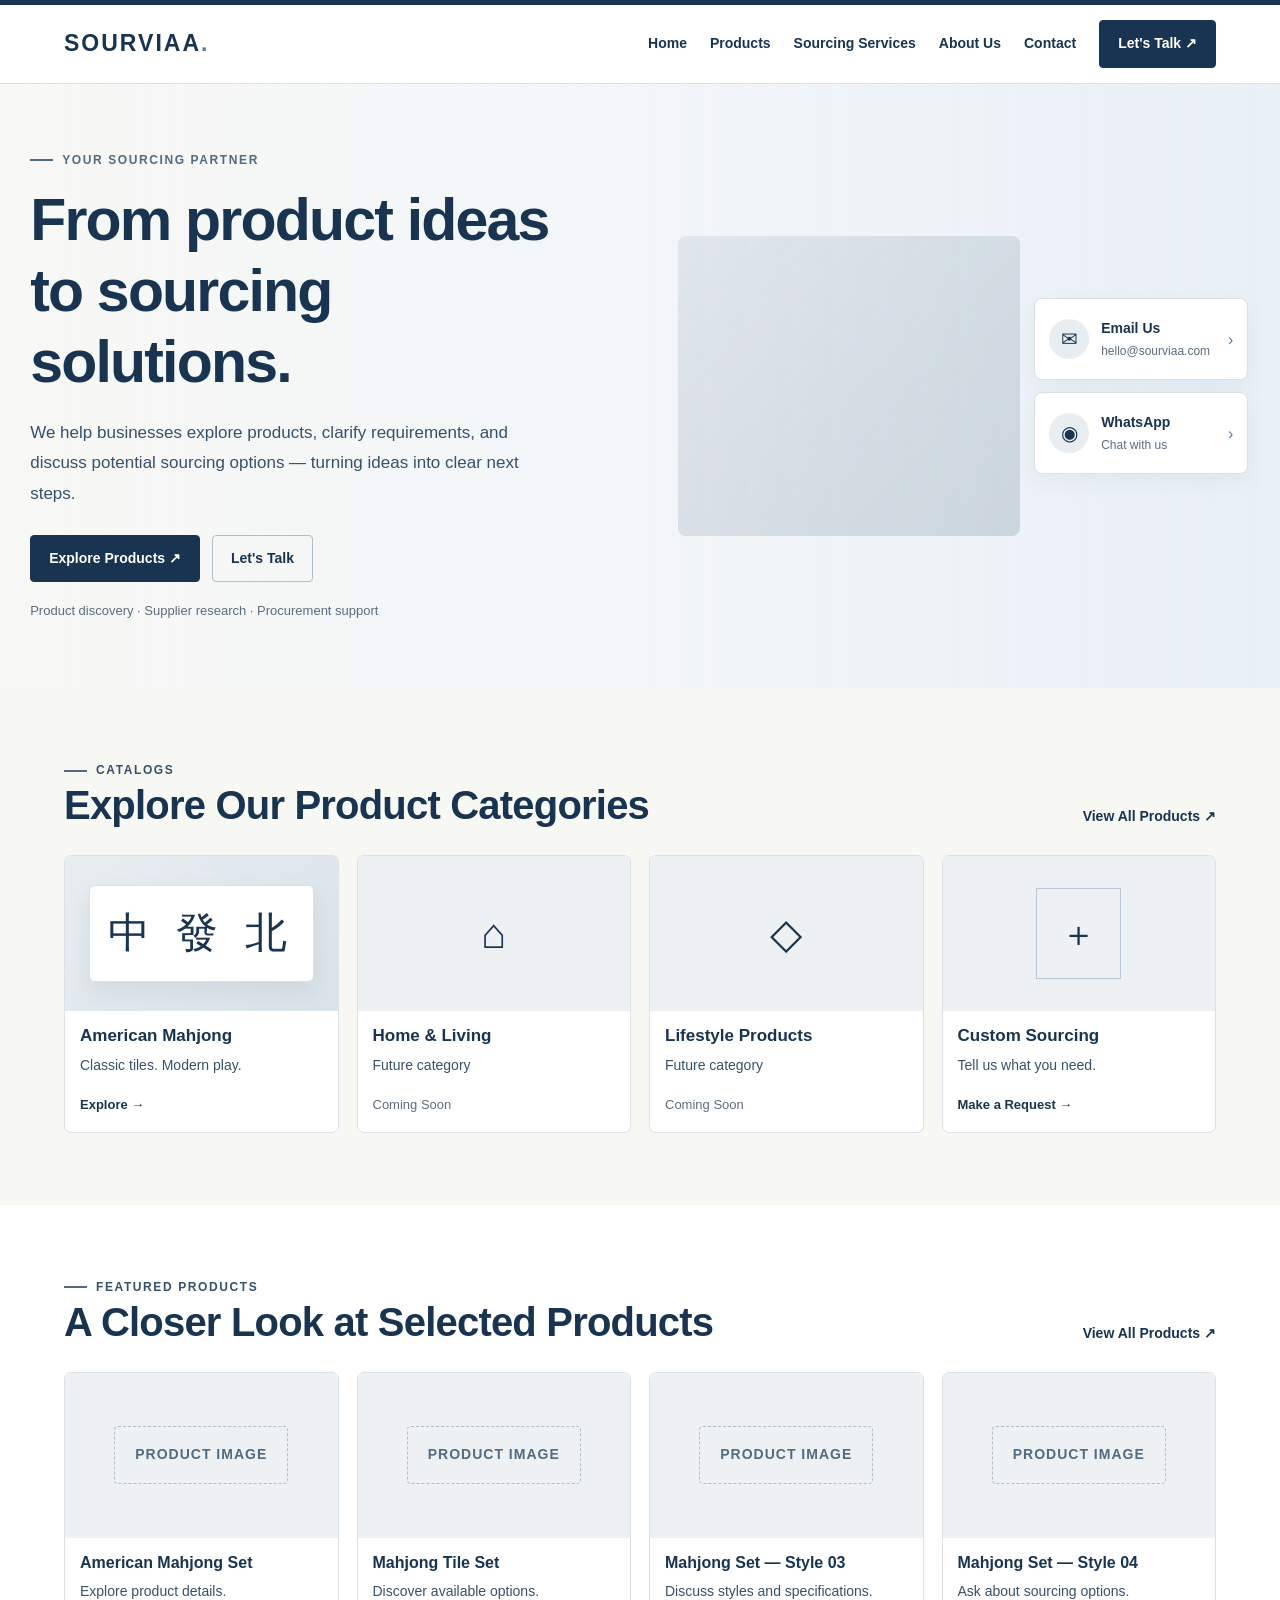
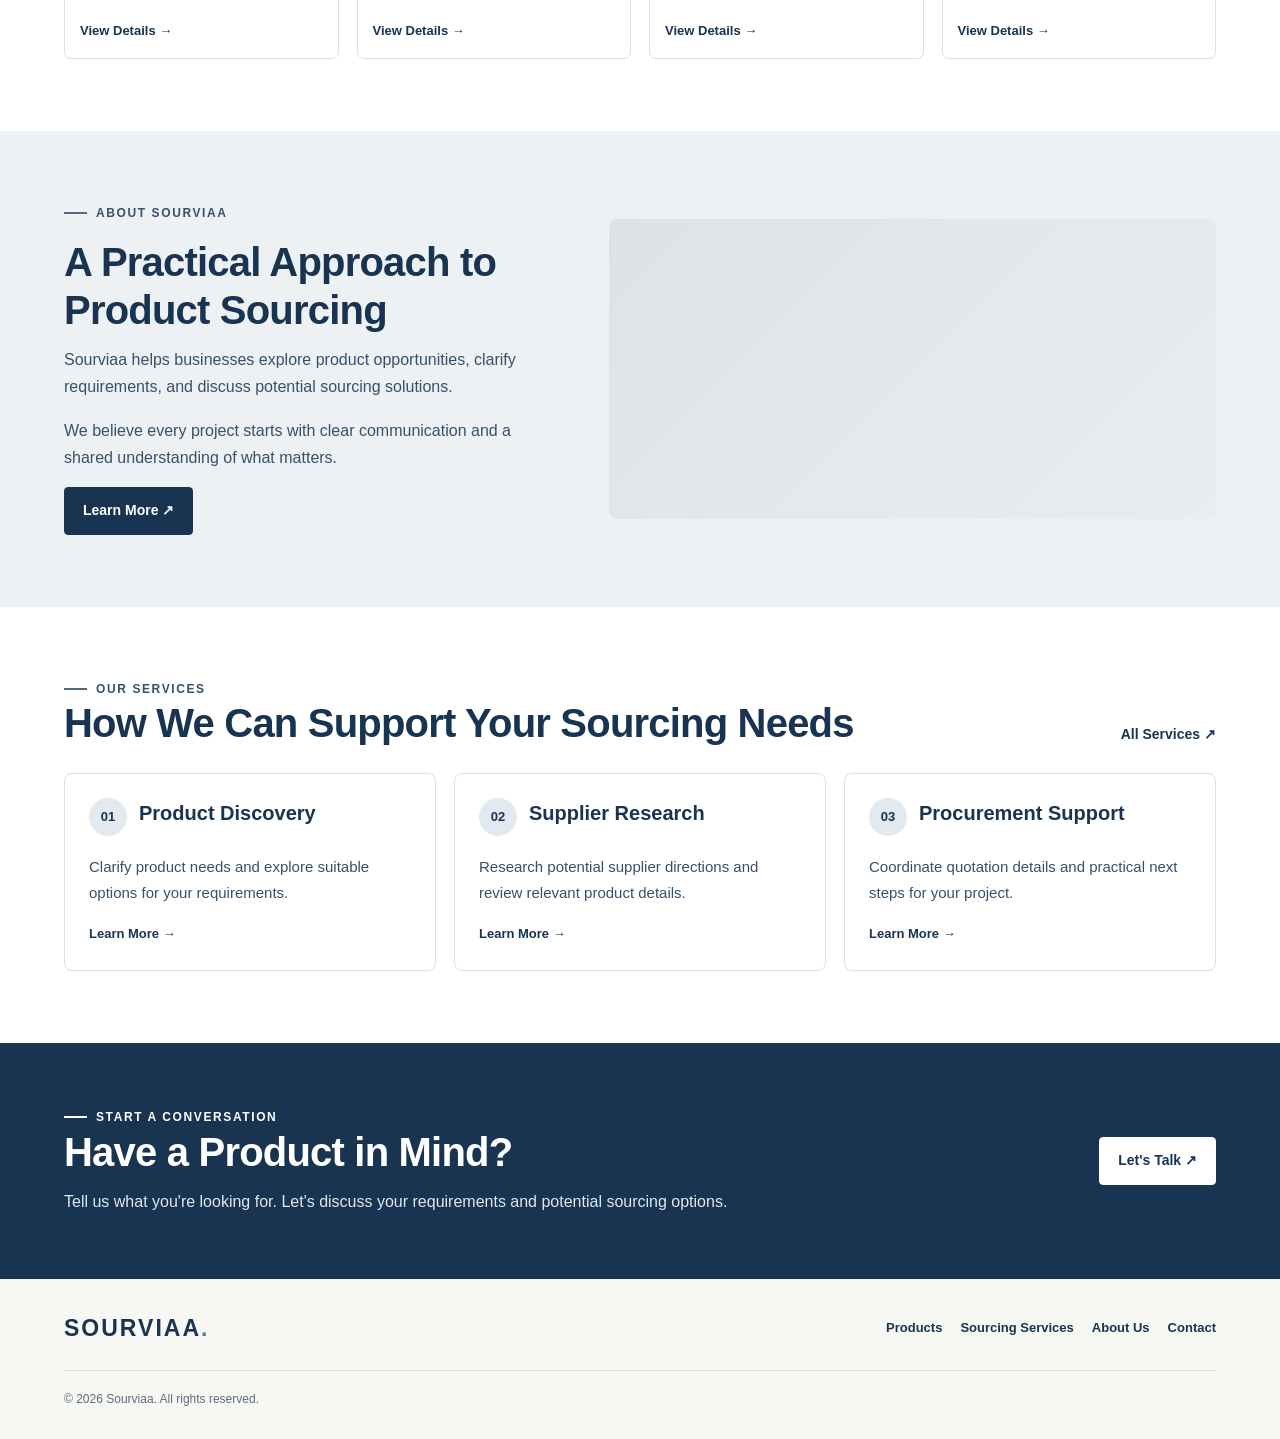
==== commit e8aad2d4: "Enhance .hero section with gradient background Updated the .hero class to use a linear gradient back" ====
--- a/index.html
+++ b/index.html
@@ -33,7 +33,23 @@
     h2{margin-bottom:12px;font-size:clamp(28px,3.3vw,40px);letter-spacing:-.8px}
     h3{margin-bottom:8px;font-size:20px}
     .muted{color:var(--bluegray)}
-    .hero{padding:66px 0;display:grid;grid-template-columns:1fr 1.05fr;gap:42px;align-items:center;background:var(--paper)}
+    
+.hero {
+    padding: 66px 0;
+    display: grid;
+    grid-template-columns: 1fr 1.05fr;
+    gap: 42px;
+    align-items: center;
+    background:
+        linear-gradient(
+            90deg,
+            rgba(247, 247, 244, 0.90) 0%,
+            rgba(238, 243, 247, 0.78) 50%,
+            rgba(224, 234, 243, 0.72) 100%
+        ),
+        url('https://images.unsplash.com/photo-1494412519320-aa613dfb7738?auto=format&fit=crop&w=2000&q=85')
+        center / cover no-repeat;
+}
     .hero-copy{max-width:530px;color:var(--bluegray);font-size:17px;line-height:1.8}
     .actions{display:flex;flex-wrap:wrap;gap:12px;margin-top:25px}
     .hero-note{margin:18px 0 0;color:var(--muted);font-size:13px}
